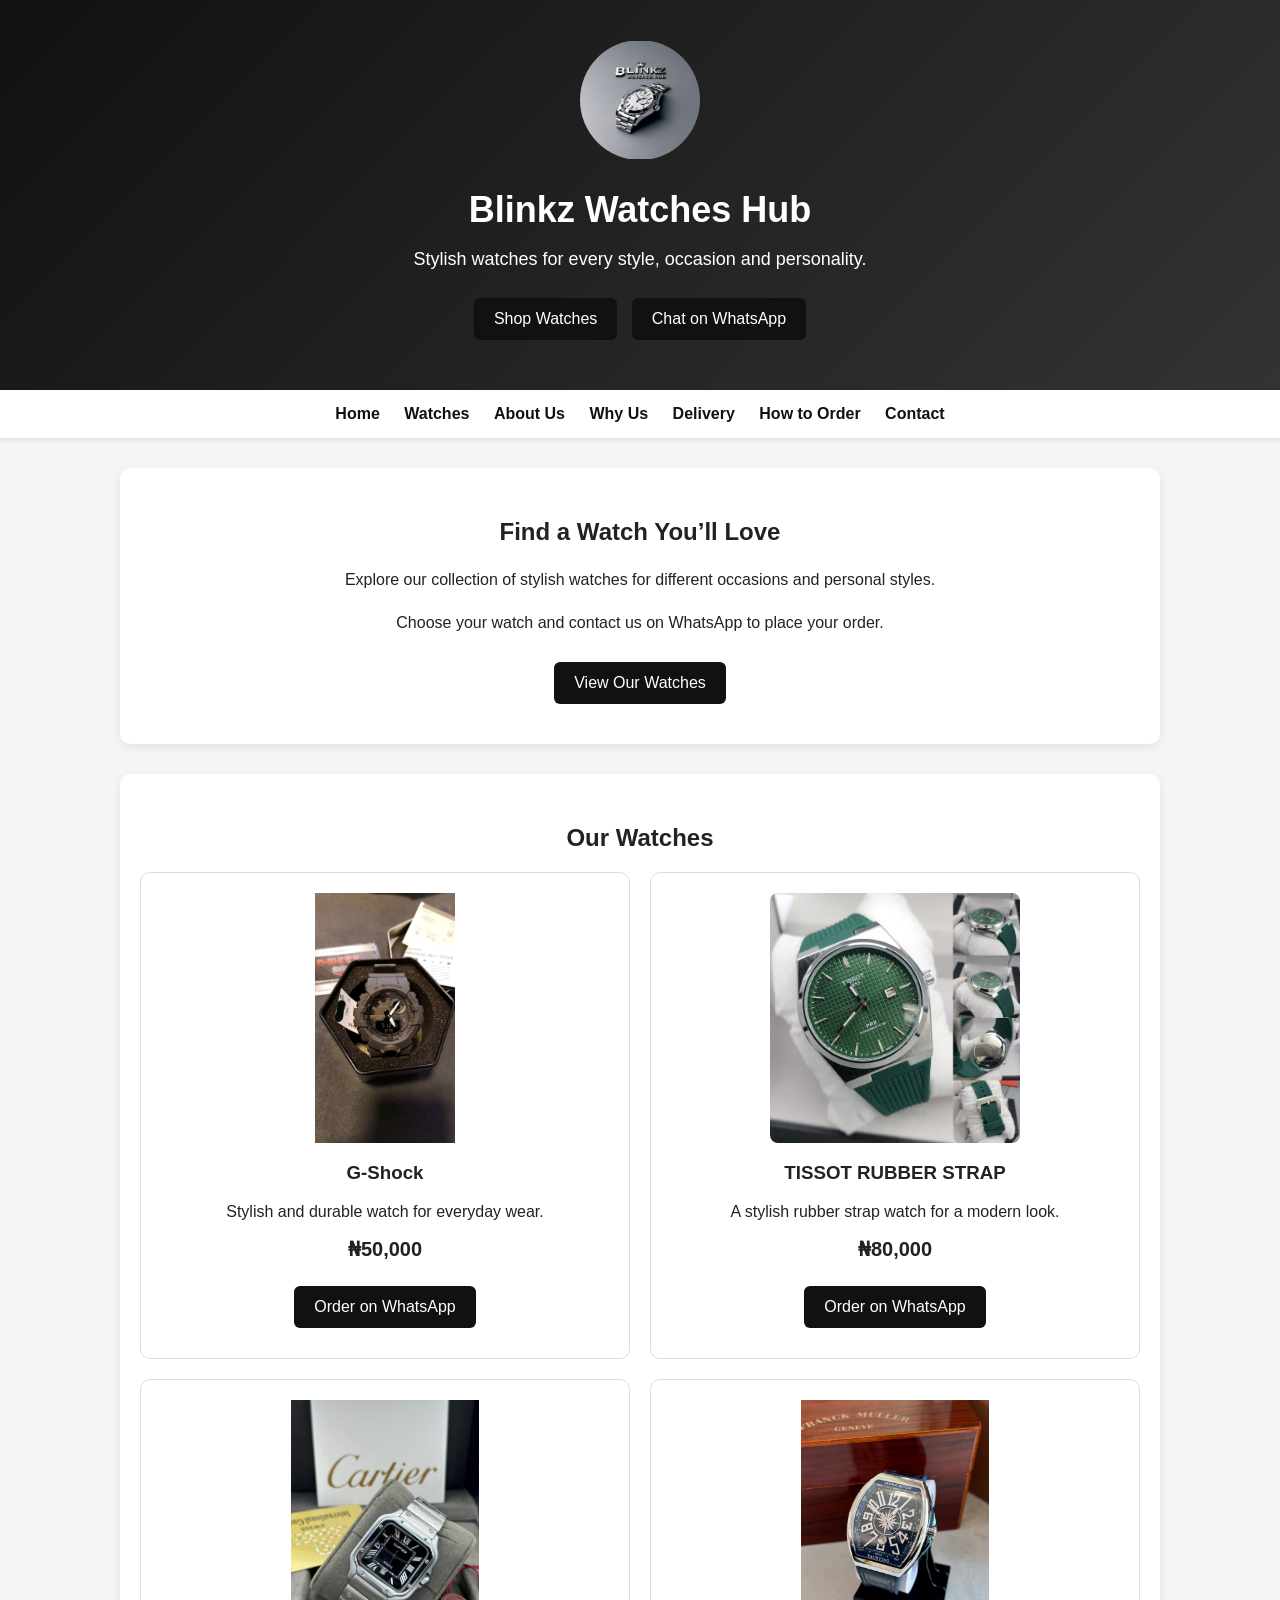
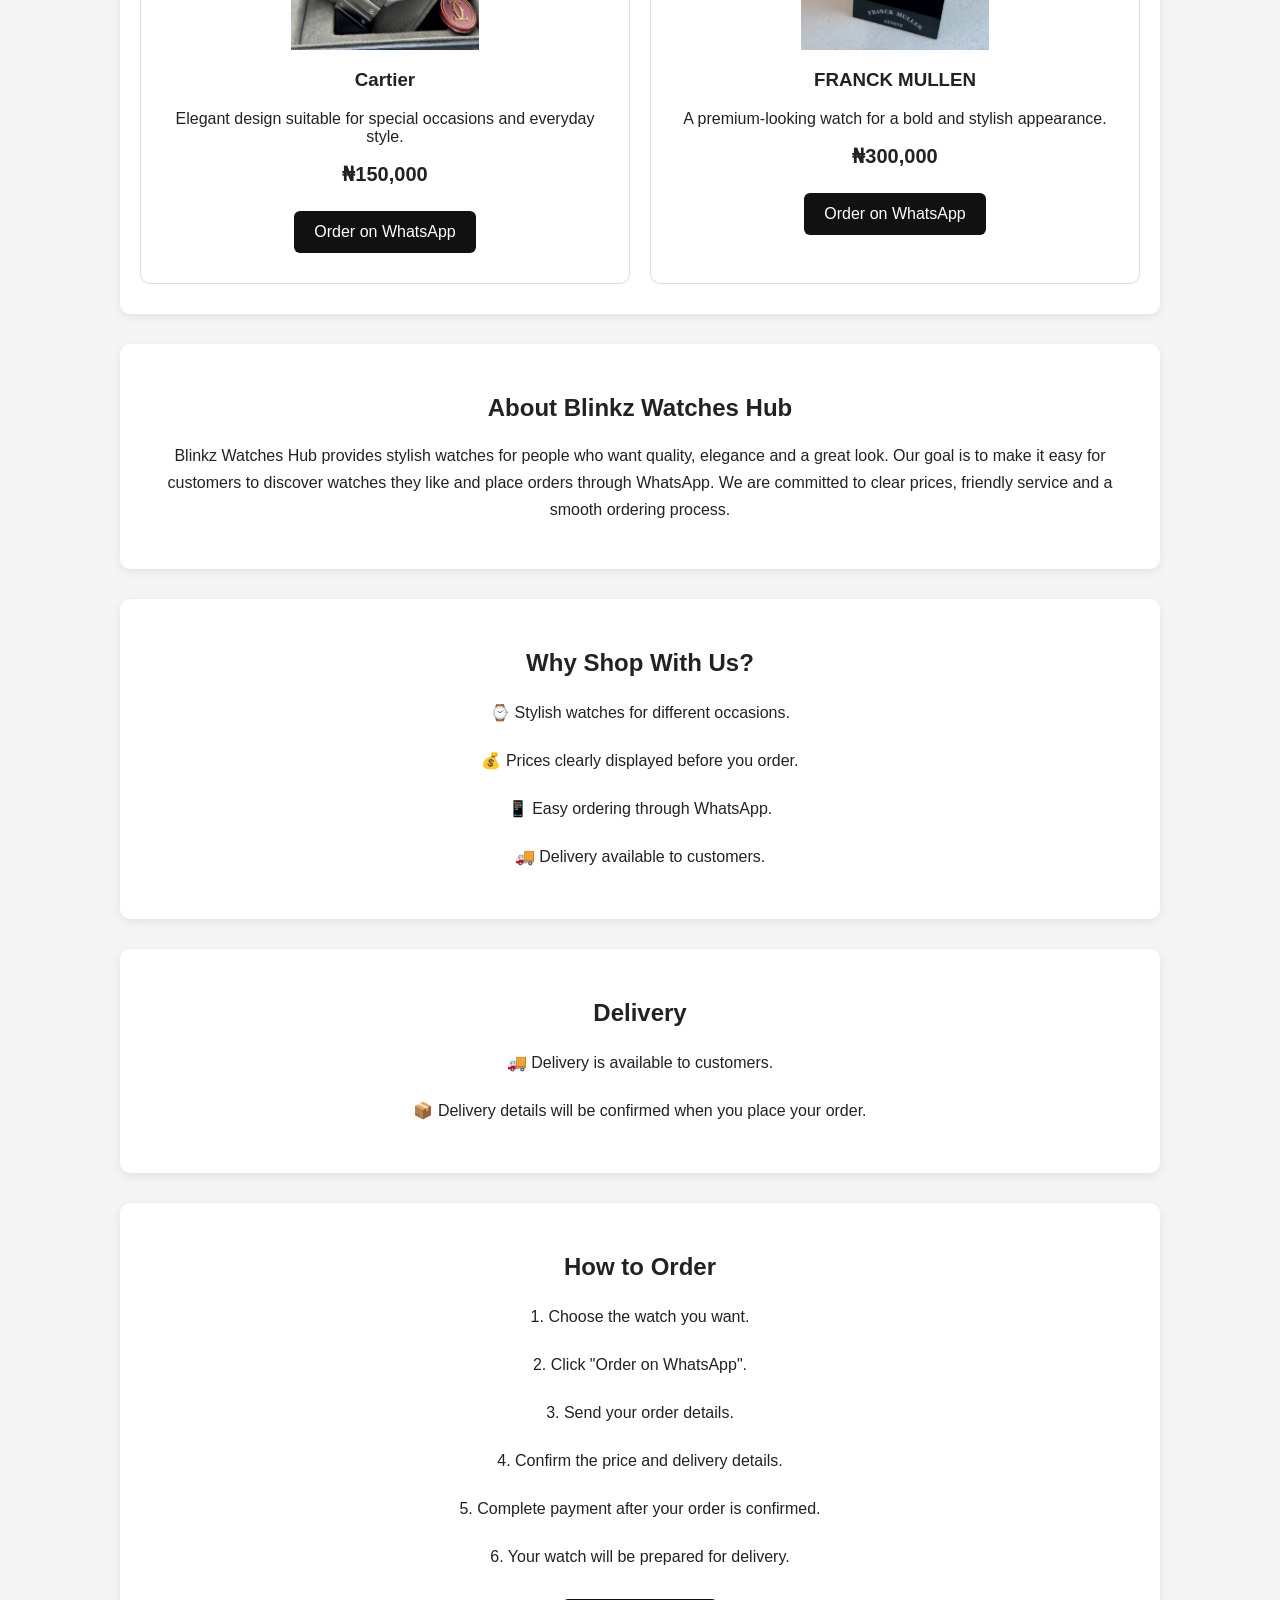
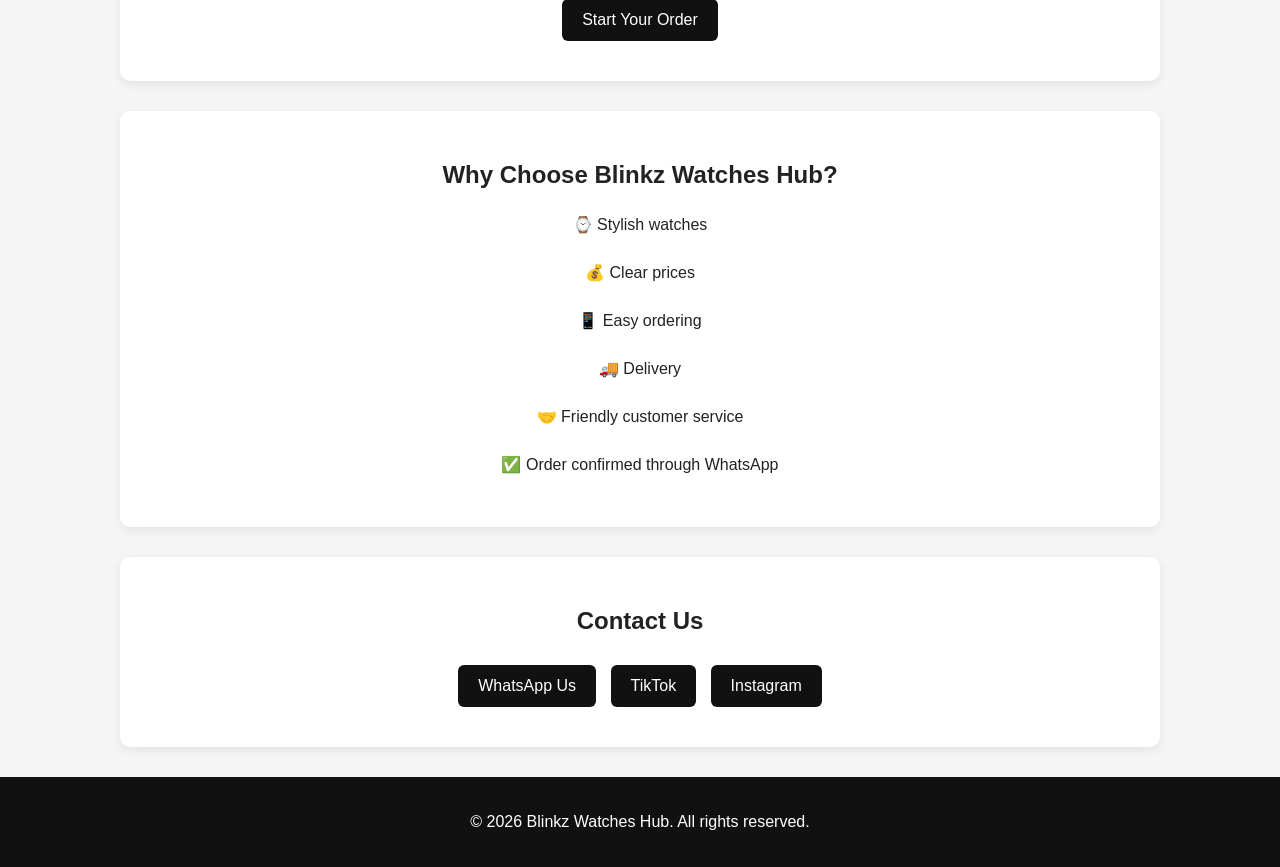
==== index.html @ 2eccab6a "Update index.html" ====
<!DOCTYPE html>
<html>

<head>
    <title>Blinkz Watches Hub</title>

    <style>
        body {
            font-family: Arial, sans-serif;
            margin: 0;
            background: #f5f5f5;
            color: #222;
        }

        header {
            background: linear-gradient(135deg, #111, #333);
            color: white;
            text-align: center;
            padding: 40px 20px;
        }

        .logo {
            width: 120px;
            height: 120px;
            object-fit: contain;
            border-radius: 50%;
            margin-bottom: 15px;
        }

        header h1 {
            margin: 10px 0;
            font-size: 36px;
        }

        header p {
            font-size: 18px;
        }

        .button {
            display: inline-block;
            padding: 12px 20px;
            margin: 10px 5px;
            background: #111;
            color: white;
            text-decoration: none;
            border-radius: 6px;
        }

        .button:hover {
            background: #555;
        }

        nav {
            background: white;
            text-align: center;
            padding: 15px;
            box-shadow: 0 2px 5px rgba(0,0,0,0.1);
        }

        nav a {
            color: #111;
            text-decoration: none;
            margin: 0 10px;
            font-weight: bold;
        }

        nav a:hover {
            color: #777;
        }

        section {
            max-width: 1000px;
            margin: 30px auto;
            padding: 30px 20px;
            background: white;
            border-radius: 10px;
            box-shadow: 0 3px 10px rgba(0,0,0,0.08);
        }

        section h2 {
            text-align: center;
            margin-bottom: 20px;
        }

        .products {
            display: grid;
            grid-template-columns: repeat(2, 1fr);
            gap: 20px;
        }

        .product {
            border: 1px solid #ddd;
            padding: 20px;
            border-radius: 10px;
            text-align: center;
            background: #fff;
        }

        .product img {
            width: 100%;
            max-width: 250px;
            height: 250px;
            object-fit: contain;
            border-radius: 8px;
        }

        .product h3 {
            margin-top: 15px;
        }

        .price {
            font-size: 20px;
            font-weight: bold;
            margin: 15px 0;
        }

        .about-text {
            line-height: 1.7;
            text-align: center;
        }

        .info-box {
            line-height: 2;
            text-align: center;
        }

        footer {
            background: #111;
            color: white;
            text-align: center;
            padding: 20px;
            margin-top: 30px;
        }

        @media (max-width: 700px) {
            header h1 {
                font-size: 28px;
            }

            .products {
                grid-template-columns: 1fr;
            }

            nav a {
                display: inline-block;
                margin: 6px;
            }
        }
    </style>
</head>

<body>

<header id="home">

    <img src="IMG_2358.jpeg"
         alt="Blinkz Watches Hub Logo"
         class="logo">

    <h1>Blinkz Watches Hub</h1>

    <p>
        Stylish watches for every style, occasion and personality.
    </p>

    <a href="shop.html" class="button">
        Shop Watches
    </a>

    <a href="https://wa.me/2347066159449" class="button">
        Chat on WhatsApp
    </a>

</header>

<nav>

    <a href="#home">Home</a>

    <a href="shop.html">Watches</a>

    <a href="about.html">About Us</a>

    <a href="#why-us">Why Us</a>

    <a href="#delivery">Delivery</a>

    <a href="#how-to-order">How to Order</a>

    <a href="#contact">Contact</a>

</nav>

<section>

    <h2>Find a Watch You’ll Love</h2>

    <p class="about-text">
        Explore our collection of stylish watches for different
        occasions and personal styles.
    </p>

    <p class="about-text">
        Choose your watch and contact us on WhatsApp to place your order.
    </p>

    <div style="text-align:center;">

        <a href="shop.html" class="button">
            View Our Watches
        </a>

    </div>

</section>


<section id="watches">

    <h2>Our Watches</h2>

    <div class="products">

        <div class="product">

            <img src="IMG_2339.jpeg"
                 alt="G-Shock watch">

            <h3>G-Shock</h3>

            <p>
                Stylish and durable watch for everyday wear.
            </p>

            <p class="price">
                ₦50,000
            </p>

            <a href="https://wa.me/2347066159449?text=Hello%2C%20I%20want%20to%20order%20the%20G-Shock%20for%20%E2%82%A650%2C000."
               class="button">

                Order on WhatsApp

            </a>

        </div>


        <div class="product">

            <img src="IMG_2341.jpeg"
                 alt="TISSOT RUBBER STRAP watch">

            <h3>TISSOT RUBBER STRAP</h3>

            <p>
                A stylish rubber strap watch for a modern look.
            </p>

            <p class="price">
                ₦80,000
            </p>

            <a href="https://wa.me/2347066159449?text=Hello%2C%20I%20want%20to%20order%20the%20TISSOT%20RUBBER%20STRAP%20for%20%E2%82%A680%2C000."
               class="button">

                Order on WhatsApp

            </a>

        </div>


        <div class="product">

            <img src="IMG_2342.jpeg"
                 alt="Cartier watch">

            <h3>Cartier</h3>

            <p>
                Elegant design suitable for special occasions
                and everyday style.
            </p>

            <p class="price">
                ₦150,000
            </p>

            <a href="https://wa.me/2347066159449?text=Hello%2C%20I%20want%20to%20order%20the%20Cartier%20for%20%E2%82%A6150%2C000."
               class="button">

                Order on WhatsApp

            </a>

        </div>


        <div class="product">

            <img src="IMG_2343.jpeg"
                 alt="FRANCK MULLEN watch">

            <h3>FRANCK MULLEN</h3>

            <p>
                A premium-looking watch for a bold and stylish appearance.
            </p>

            <p class="price">
                ₦300,000
            </p>

            <a href="https://wa.me/2347066159449?text=Hello%2C%20I%20want%20to%20order%20the%20FRANCK%20MULLEN%20for%20%E2%82%A6300%2C000."
               class="button">

                Order on WhatsApp

            </a>

        </div>

    </div>

</section>


<section id="about">

    <h2>About Blinkz Watches Hub</h2>

    <p class="about-text">

        Blinkz Watches Hub provides stylish watches for people
        who want quality, elegance and a great look.

        Our goal is to make it easy for customers to discover
        watches they like and place orders through WhatsApp.

        We are committed to clear prices, friendly service
        and a smooth ordering process.

    </p>

</section>


<section id="why-us">

    <h2>Why Shop With Us?</h2>

    <div class="info-box">

        <p>⌚ Stylish watches for different occasions.</p>

        <p>💰 Prices clearly displayed before you order.</p>

        <p>📱 Easy ordering through WhatsApp.</p>

        <p>🚚 Delivery available to customers.</p>

    </div>

</section>


<section id="delivery">

    <h2>Delivery</h2>

    <div class="info-box">

        <p>
            🚚 Delivery is available to customers.
        </p>

        <p>
            📦 Delivery details will be confirmed when you place your order.
        </p>

    </div>

</section>


<section id="how-to-order">

    <h2>How to Order</h2>

    <div class="info-box">

        <p>1. Choose the watch you want.</p>

        <p>2. Click "Order on WhatsApp".</p>

        <p>3. Send your order details.</p>

        <p>4. Confirm the price and delivery details.</p>

        <p>5. Complete payment after your order is confirmed.</p>

        <p>6. Your watch will be prepared for delivery.</p>

    </div>

    <div style="text-align:center;">

        <a href="https://wa.me/2347066159449" class="button">
            Start Your Order
        </a>

    </div>

</section>


<section>

    <h2>Why Choose Blinkz Watches Hub?</h2>

    <div class="info-box">

        <p>⌚ Stylish watches</p>

        <p>💰 Clear prices</p>

        <p>📱 Easy ordering</p>

        <p>🚚 Delivery</p>

        <p>🤝 Friendly customer service</p>

        <p>✅ Order confirmed through WhatsApp</p>

    </div>

</section>


<section id="contact">

    <h2>Contact Us</h2>

    <div style="text-align:center;">

        <a href="https://wa.me/2347066159449"
           class="button">

            WhatsApp Us

        </a>

        <a href="https://www.tiktok.com/@blinkz_watches_hub"
           class="button">

            TikTok

        </a>

        <a href="http://instagram.com/blinkzcontact"
           class="button">

            Instagram

        </a>

    </div>

</section>


<footer>

    <p>
        ©️ 2026 Blinkz Watches Hub. All rights reserved.
    </p>

</footer>

</body>

</html>
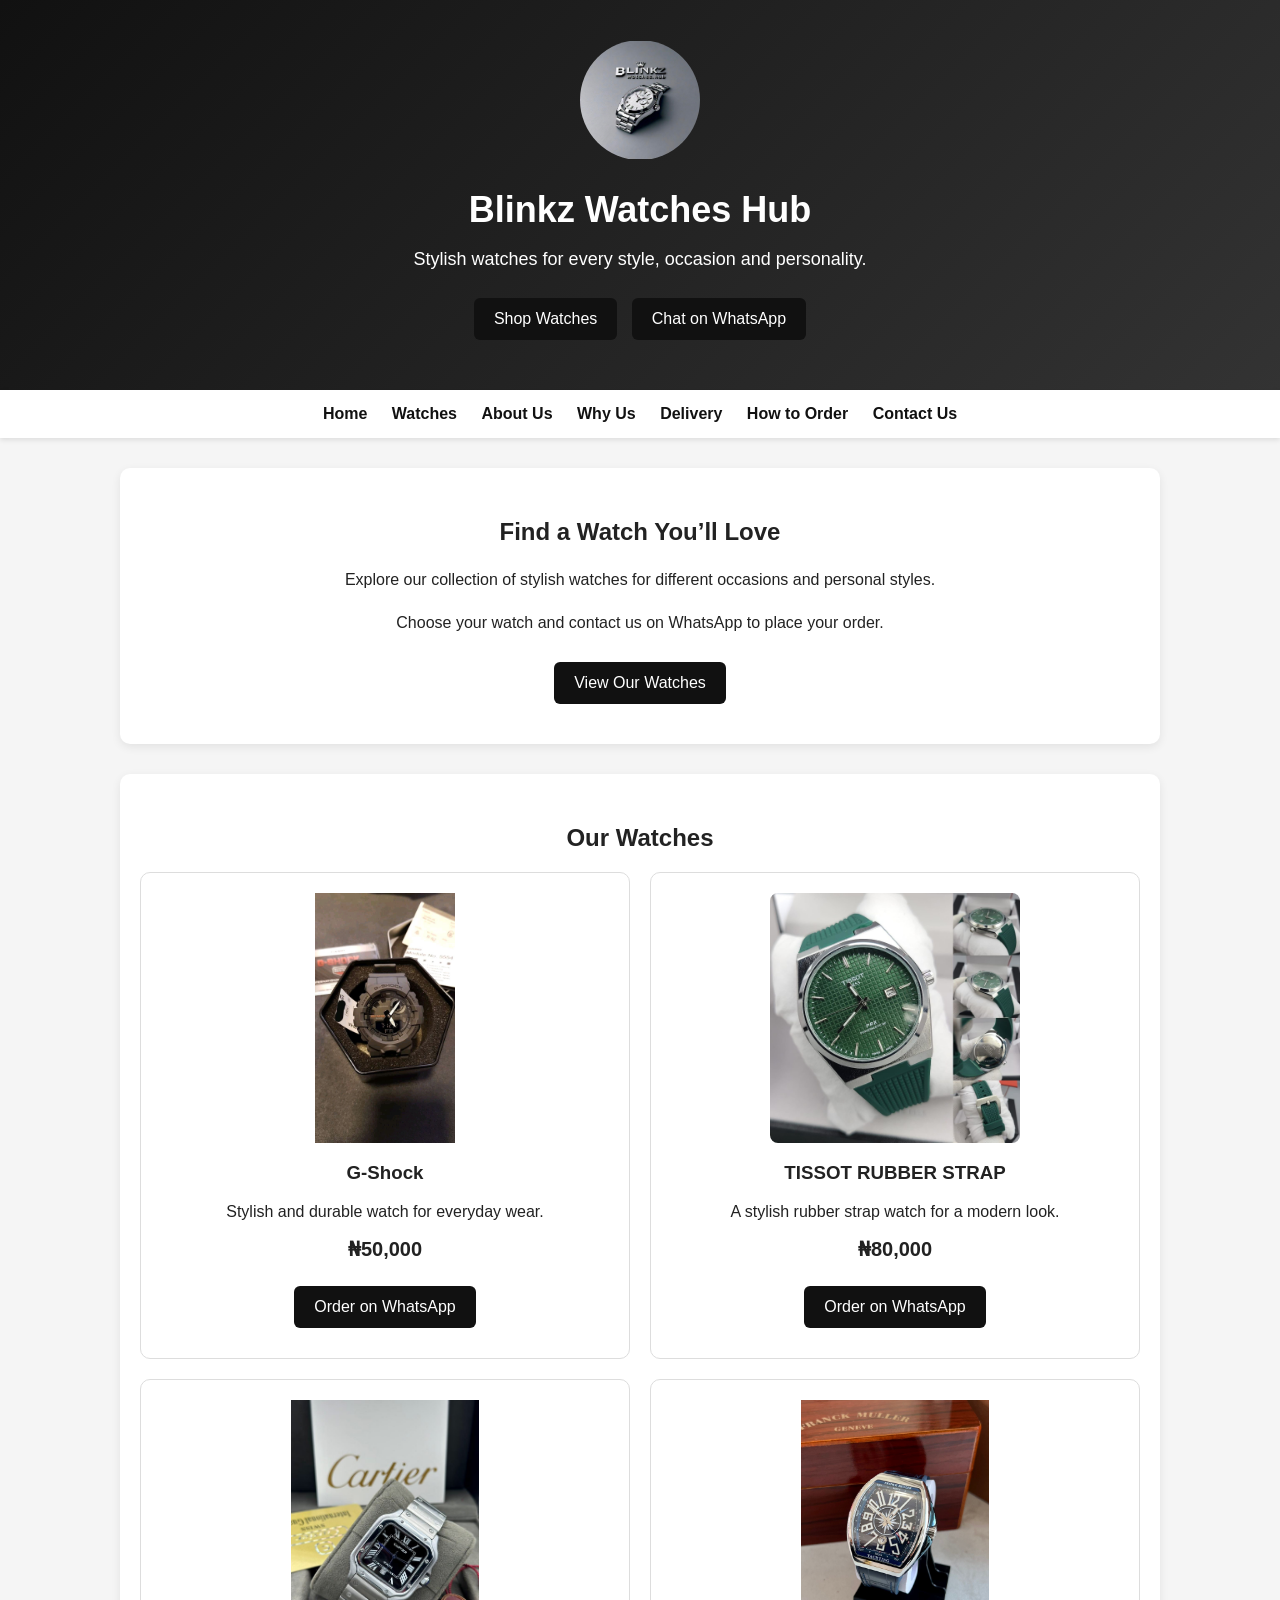
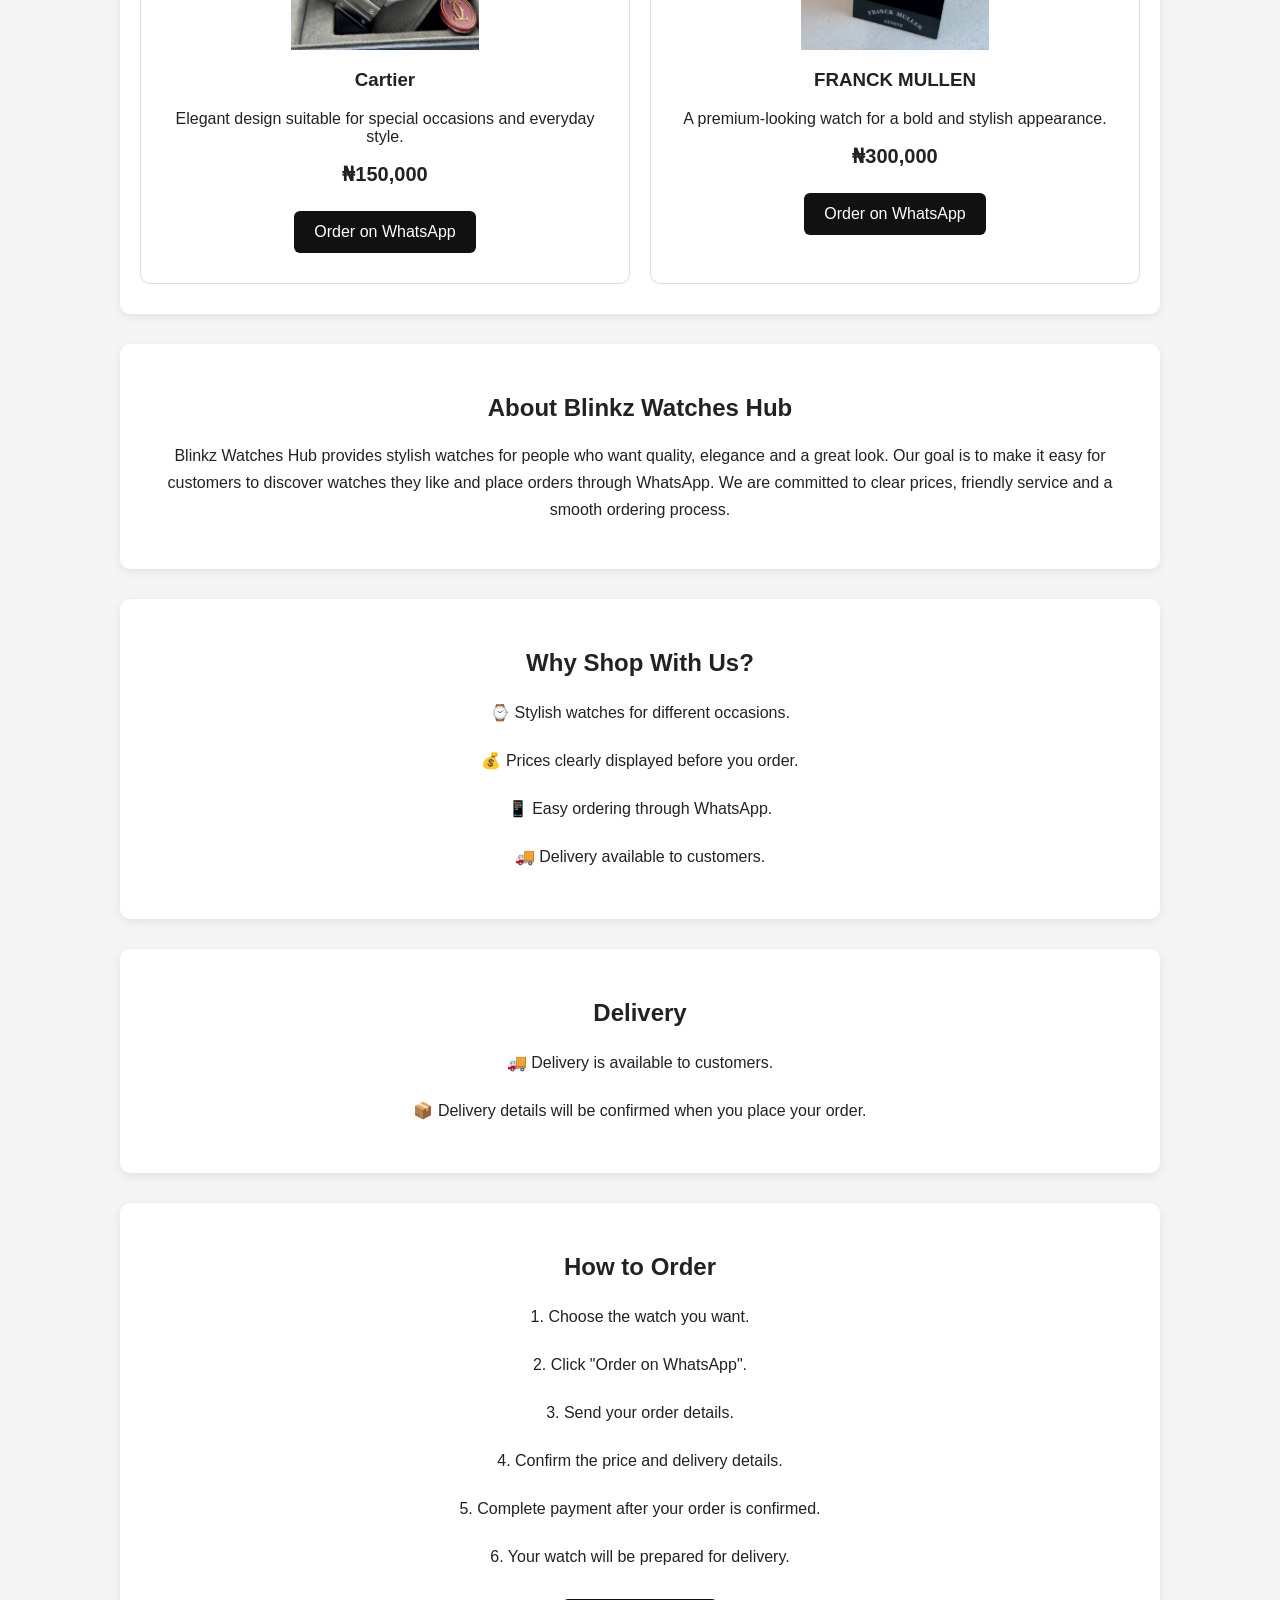
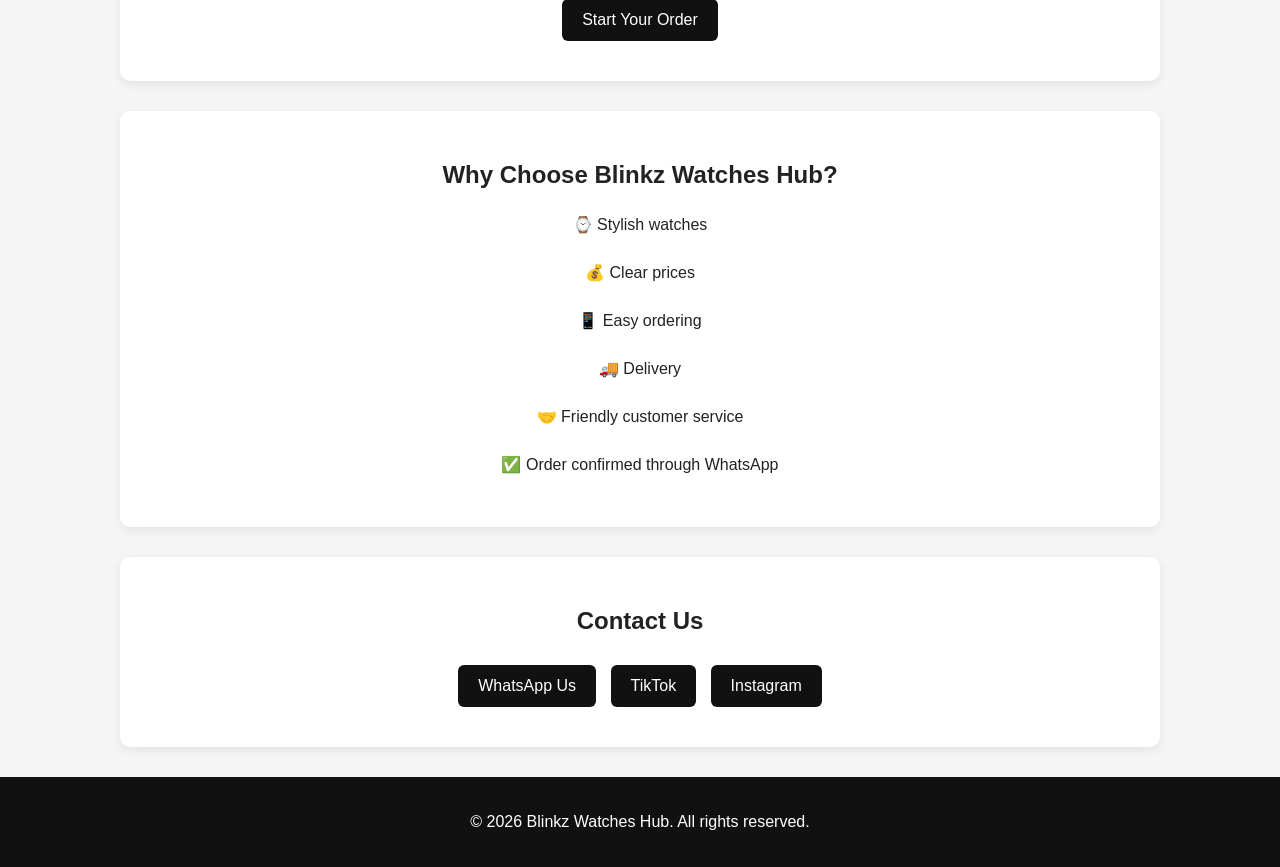
==== commit e439d15d: "Update contact link to point to contact.html" ====
--- a/index.html
+++ b/index.html
@@ -187,7 +187,7 @@
 
     <a href="#how-to-order">How to Order</a>
 
-    <a href="#contact">Contact</a>
+    <a href="contact.html">Contact Us</a>
 
 </nav>
 
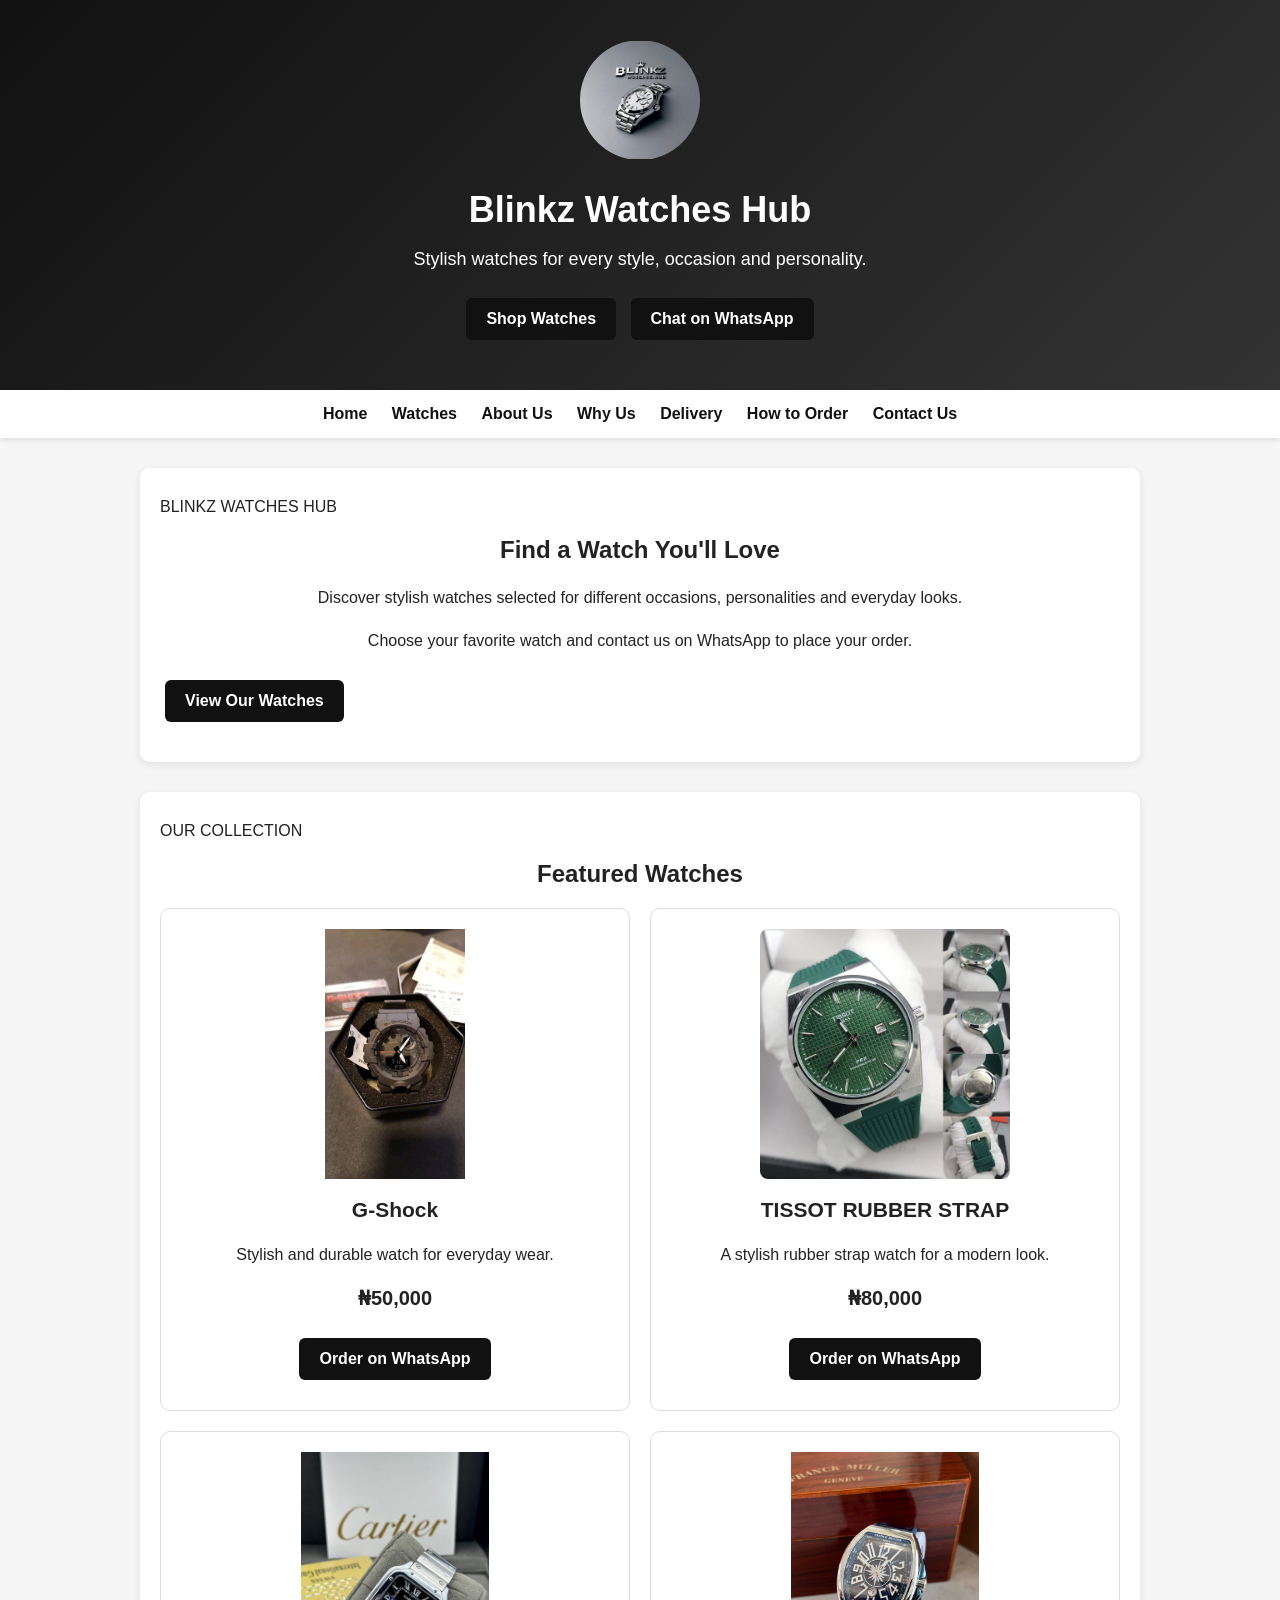
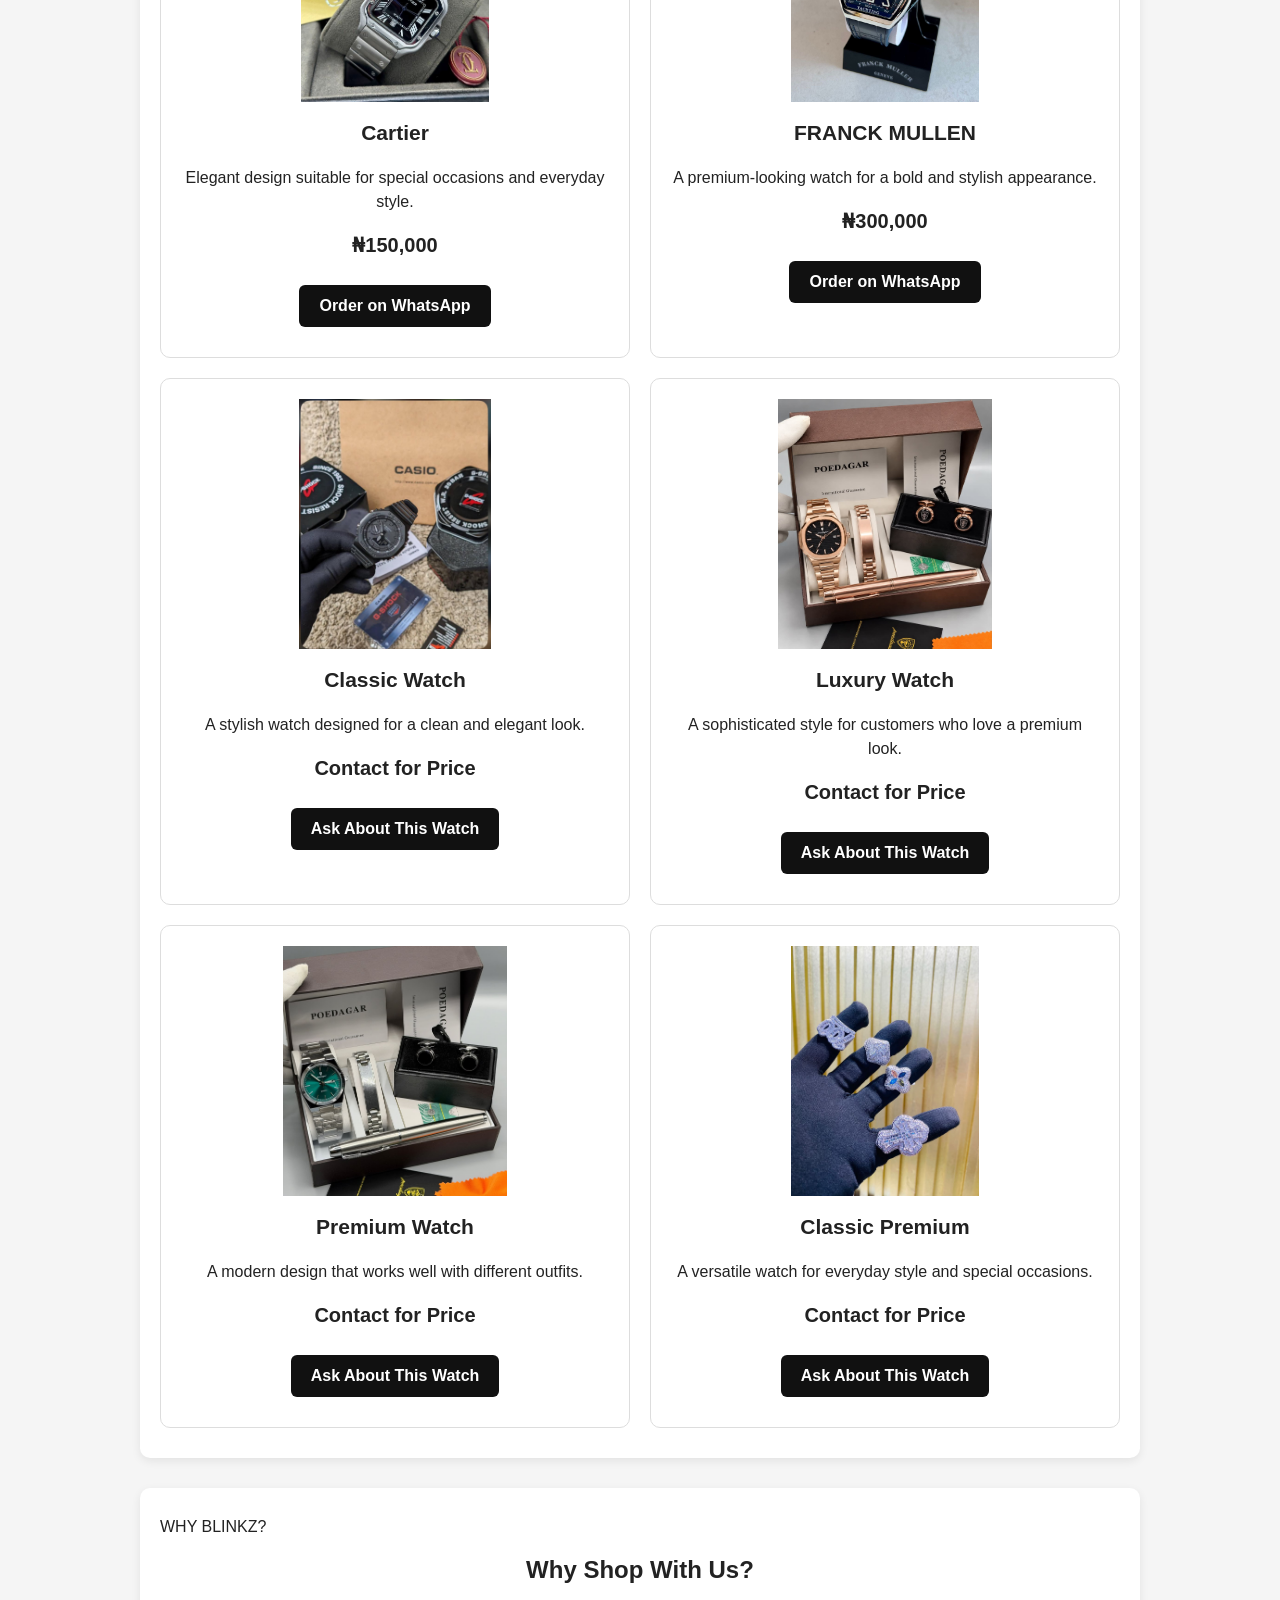
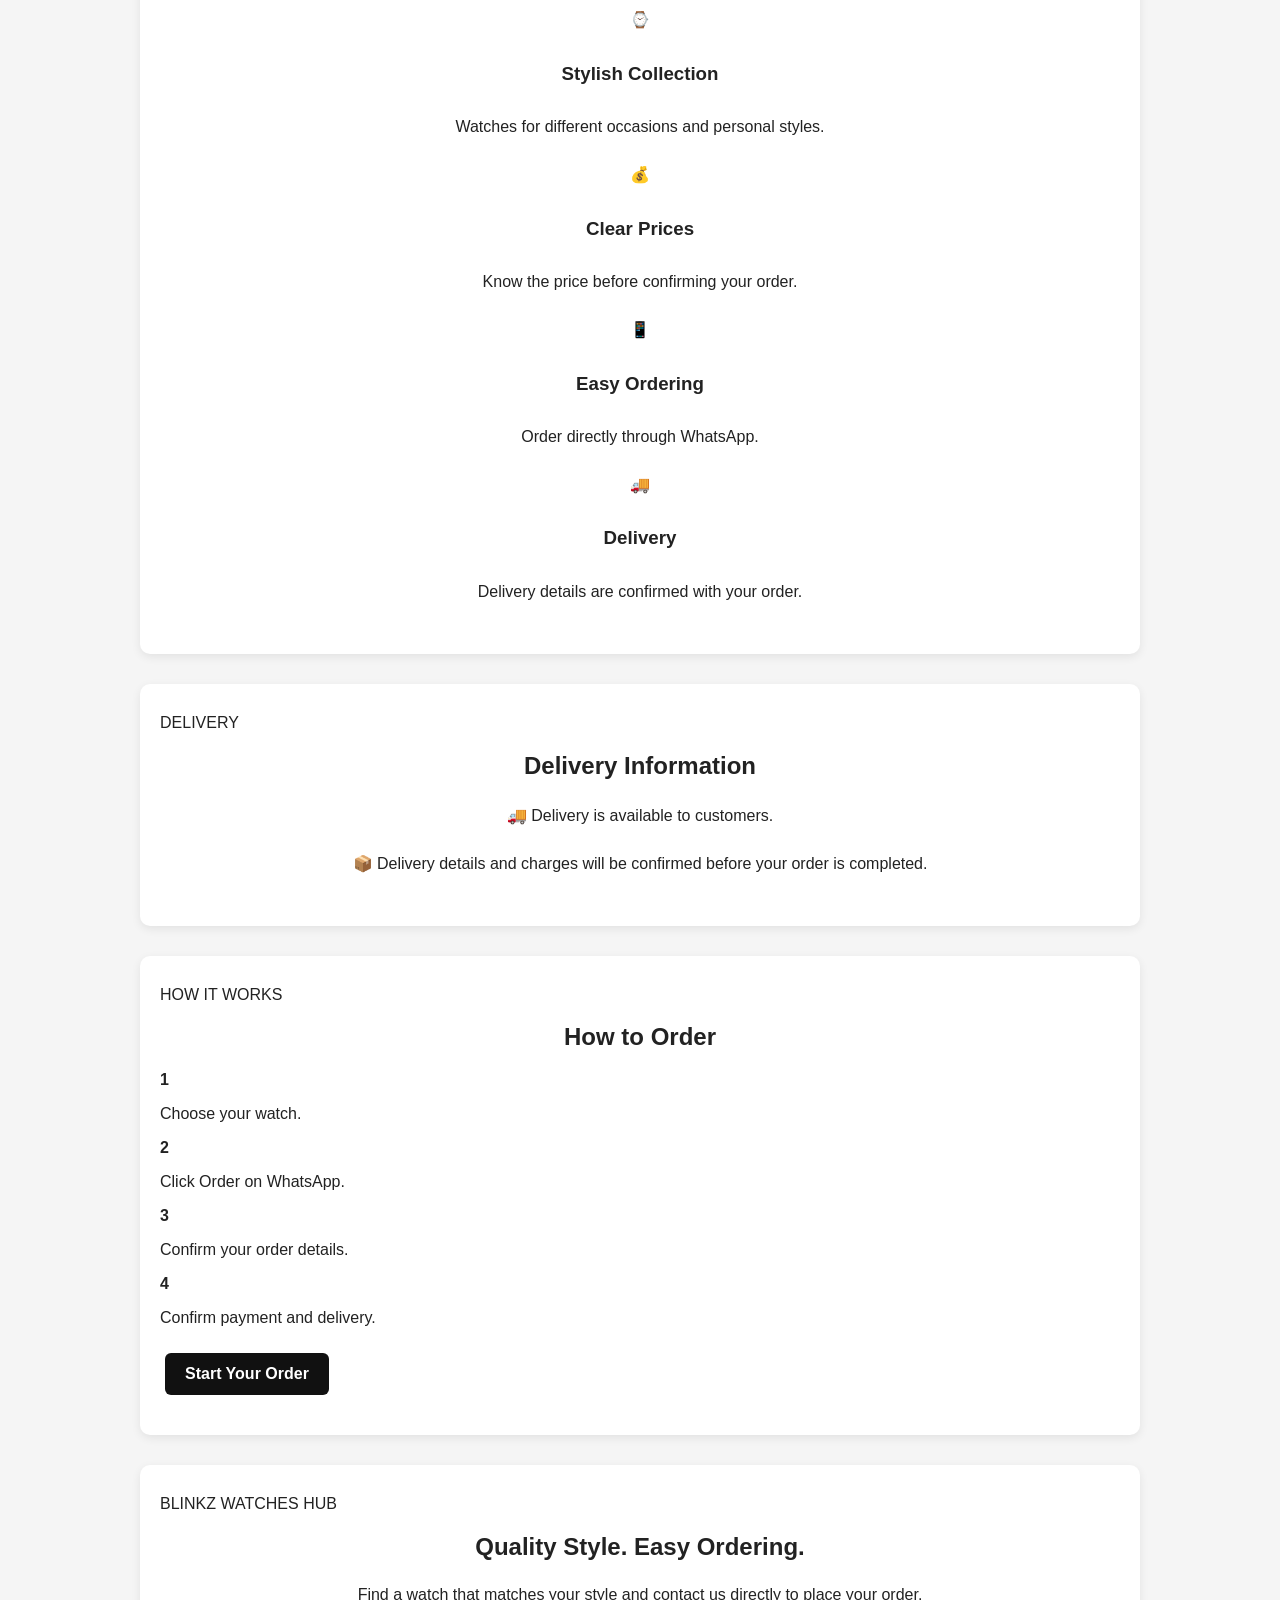
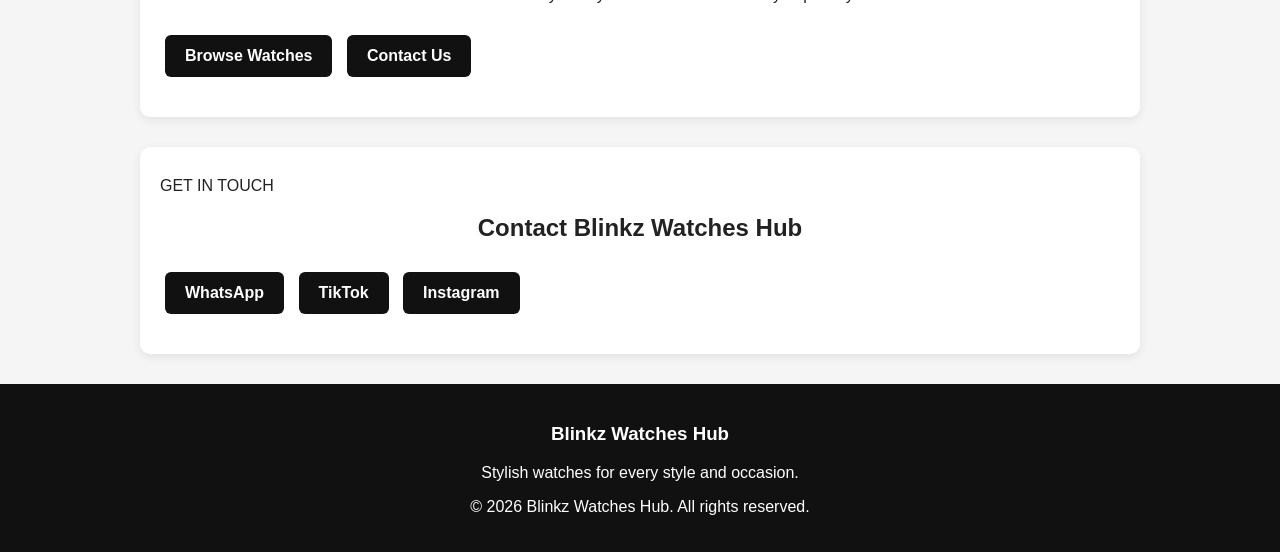
==== commit 59ca6ee7: "Update index.html" ====
--- a/index.html
+++ b/index.html
@@ -1,161 +1,24 @@
 <!DOCTYPE html>
-<html>
+<html lang="en">
 
 <head>
-    <title>Blinkz Watches Hub</title>
-
-    <style>
-        body {
-            font-family: Arial, sans-serif;
-            margin: 0;
-            background: #f5f5f5;
-            color: #222;
-        }
-
-        header {
-            background: linear-gradient(135deg, #111, #333);
-            color: white;
-            text-align: center;
-            padding: 40px 20px;
-        }
-
-        .logo {
-            width: 120px;
-            height: 120px;
-            object-fit: contain;
-            border-radius: 50%;
-            margin-bottom: 15px;
-        }
-
-        header h1 {
-            margin: 10px 0;
-            font-size: 36px;
-        }
-
-        header p {
-            font-size: 18px;
-        }
-
-        .button {
-            display: inline-block;
-            padding: 12px 20px;
-            margin: 10px 5px;
-            background: #111;
-            color: white;
-            text-decoration: none;
-            border-radius: 6px;
-        }
-
-        .button:hover {
-            background: #555;
-        }
-
-        nav {
-            background: white;
-            text-align: center;
-            padding: 15px;
-            box-shadow: 0 2px 5px rgba(0,0,0,0.1);
-        }
-
-        nav a {
-            color: #111;
-            text-decoration: none;
-            margin: 0 10px;
-            font-weight: bold;
-        }
-
-        nav a:hover {
-            color: #777;
-        }
-
-        section {
-            max-width: 1000px;
-            margin: 30px auto;
-            padding: 30px 20px;
-            background: white;
-            border-radius: 10px;
-            box-shadow: 0 3px 10px rgba(0,0,0,0.08);
-        }
-
-        section h2 {
-            text-align: center;
-            margin-bottom: 20px;
-        }
-
-        .products {
-            display: grid;
-            grid-template-columns: repeat(2, 1fr);
-            gap: 20px;
-        }
-
-        .product {
-            border: 1px solid #ddd;
-            padding: 20px;
-            border-radius: 10px;
-            text-align: center;
-            background: #fff;
-        }
-
-        .product img {
-            width: 100%;
-            max-width: 250px;
-            height: 250px;
-            object-fit: contain;
-            border-radius: 8px;
-        }
-
-        .product h3 {
-            margin-top: 15px;
-        }
-
-        .price {
-            font-size: 20px;
-            font-weight: bold;
-            margin: 15px 0;
-        }
-
-        .about-text {
-            line-height: 1.7;
-            text-align: center;
-        }
-
-        .info-box {
-            line-height: 2;
-            text-align: center;
-        }
-
-        footer {
-            background: #111;
-            color: white;
-            text-align: center;
-            padding: 20px;
-            margin-top: 30px;
-        }
-
-        @media (max-width: 700px) {
-            header h1 {
-                font-size: 28px;
-            }
-
-            .products {
-                grid-template-columns: 1fr;
-            }
-
-            nav a {
-                display: inline-block;
-                margin: 6px;
-            }
-        }
-    </style>
+    <meta charset="UTF-8">
+    <meta name="viewport" content="width=device-width, initial-scale=1.0">
+
+    <title>Blinkz Watches Hub | Stylish Watches</title>
+
+    <link rel="stylesheet" href="style.css">
 </head>
 
 <body>
 
 <header id="home">
 
-    <img src="IMG_2358.jpeg"
-         alt="Blinkz Watches Hub Logo"
-         class="logo">
+    <a href="index.html">
+        <img src="IMG_2358.jpeg"
+             alt="Blinkz Watches Hub Logo"
+             class="logo">
+    </a>
 
     <h1>Blinkz Watches Hub</h1>
 
@@ -163,48 +26,50 @@
         Stylish watches for every style, occasion and personality.
     </p>
 
-    <a href="shop.html" class="button">
-        Shop Watches
-    </a>
-
-    <a href="https://wa.me/2347066159449" class="button">
-        Chat on WhatsApp
-    </a>
+    <div class="hero-buttons">
+
+        <a href="shop.html" class="button">
+            Shop Watches
+        </a>
+
+        <a href="https://wa.me/2347066159449" class="button whatsapp-button">
+            Chat on WhatsApp
+        </a>
+
+    </div>
 
 </header>
 
+
 <nav>
 
     <a href="#home">Home</a>
-
     <a href="shop.html">Watches</a>
-
     <a href="about.html">About Us</a>
-
     <a href="#why-us">Why Us</a>
-
     <a href="#delivery">Delivery</a>
-
     <a href="#how-to-order">How to Order</a>
-
     <a href="contact.html">Contact Us</a>
 
 </nav>
 
-<section>
-
-    <h2>Find a Watch You’ll Love</h2>
+
+<section class="welcome-section">
+
+    <span class="small-title">BLINKZ WATCHES HUB</span>
+
+    <h2>Find a Watch You'll Love</h2>
 
     <p class="about-text">
-        Explore our collection of stylish watches for different
-        occasions and personal styles.
+        Discover stylish watches selected for different occasions,
+        personalities and everyday looks.
     </p>
 
     <p class="about-text">
-        Choose your watch and contact us on WhatsApp to place your order.
+        Choose your favorite watch and contact us on WhatsApp to place your order.
     </p>
 
-    <div style="text-align:center;">
+    <div class="center">
 
         <a href="shop.html" class="button">
             View Our Watches
@@ -217,14 +82,21 @@
 
 <section id="watches">
 
-    <h2>Our Watches</h2>
+    <span class="small-title">OUR COLLECTION</span>
+
+    <h2>Featured Watches</h2>
 
     <div class="products">
 
-        <div class="product">
-
-            <img src="IMG_2339.jpeg"
-                 alt="G-Shock watch">
+
+        <!-- WATCH 1 -->
+
+        <div class="product">
+
+            <div class="product-image">
+                <img src="IMG_2339.jpeg"
+                     alt="G-Shock watch">
+            </div>
 
             <h3>G-Shock</h3>
 
@@ -246,10 +118,14 @@
         </div>
 
 
-        <div class="product">
-
-            <img src="IMG_2341.jpeg"
-                 alt="TISSOT RUBBER STRAP watch">
+        <!-- WATCH 2 -->
+
+        <div class="product">
+
+            <div class="product-image">
+                <img src="IMG_2341.jpeg"
+                     alt="TISSOT RUBBER STRAP watch">
+            </div>
 
             <h3>TISSOT RUBBER STRAP</h3>
 
@@ -271,10 +147,14 @@
         </div>
 
 
-        <div class="product">
-
-            <img src="IMG_2342.jpeg"
-                 alt="Cartier watch">
+        <!-- WATCH 3 -->
+
+        <div class="product">
+
+            <div class="product-image">
+                <img src="IMG_2342.jpeg"
+                     alt="Cartier watch">
+            </div>
 
             <h3>Cartier</h3>
 
@@ -297,10 +177,14 @@
         </div>
 
 
-        <div class="product">
-
-            <img src="IMG_2343.jpeg"
-                 alt="FRANCK MULLEN watch">
+        <!-- WATCH 4 -->
+
+        <div class="product">
+
+            <div class="product-image">
+                <img src="IMG_2343.jpeg"
+                     alt="FRANCK MULLEN watch">
+            </div>
 
             <h3>FRANCK MULLEN</h3>
 
@@ -321,44 +205,158 @@
 
         </div>
 
-    </div>
-
-</section>
-
-
-<section id="about">
-
-    <h2>About Blinkz Watches Hub</h2>
-
-    <p class="about-text">
-
-        Blinkz Watches Hub provides stylish watches for people
-        who want quality, elegance and a great look.
-
-        Our goal is to make it easy for customers to discover
-        watches they like and place orders through WhatsApp.
-
-        We are committed to clear prices, friendly service
-        and a smooth ordering process.
-
-    </p>
+
+        <!-- WATCH 5 -->
+
+        <div class="product">
+
+            <div class="product-image">
+                <img src="IMG_2344.jpeg"
+                     alt="Watch 5">
+            </div>
+
+            <h3>Classic Watch</h3>
+
+            <p>
+                A stylish watch designed for a clean and elegant look.
+            </p>
+
+            <p class="price">
+                Contact for Price
+            </p>
+
+            <a href="https://wa.me/2347066159449?text=Hello%2C%20I%20am%20interested%20in%20the%20Classic%20Watch."
+               class="button">
+
+                Ask About This Watch
+
+            </a>
+
+        </div>
+
+
+        <!-- WATCH 6 -->
+
+        <div class="product">
+
+            <div class="product-image">
+                <img src="IMG_2345.jpeg"
+                     alt="Watch 6">
+            </div>
+
+            <h3>Luxury Watch</h3>
+
+            <p>
+                A sophisticated style for customers who love a premium look.
+            </p>
+
+            <p class="price">
+                Contact for Price
+            </p>
+
+            <a href="https://wa.me/2347066159449?text=Hello%2C%20I%20am%20interested%20in%20the%20Luxury%20Watch."
+               class="button">
+
+                Ask About This Watch
+
+            </a>
+
+        </div>
+
+
+        <!-- WATCH 7 -->
+
+        <div class="product">
+
+            <div class="product-image">
+                <img src="IMG_2346.jpeg"
+                     alt="Watch 7">
+            </div>
+
+            <h3>Premium Watch</h3>
+
+            <p>
+                A modern design that works well with different outfits.
+            </p>
+
+            <p class="price">
+                Contact for Price
+            </p>
+
+            <a href="https://wa.me/2347066159449?text=Hello%2C%20I%20am%20interested%20in%20the%20Premium%20Watch."
+               class="button">
+
+                Ask About This Watch
+
+            </a>
+
+        </div>
+
+
+        <!-- WATCH 8 -->
+
+        <div class="product">
+
+            <div class="product-image">
+                <img src="IMG_2347.jpeg"
+                     alt="Watch 8">
+            </div>
+
+            <h3>Classic Premium</h3>
+
+            <p>
+                A versatile watch for everyday style and special occasions.
+            </p>
+
+            <p class="price">
+                Contact for Price
+            </p>
+
+            <a href="https://wa.me/2347066159449?text=Hello%2C%20I%20am%20interested%20in%20the%20Classic%20Premium%20Watch."
+               class="button">
+
+                Ask About This Watch
+
+            </a>
+
+        </div>
+
+    </div>
 
 </section>
 
 
 <section id="why-us">
 
+    <span class="small-title">WHY BLINKZ?</span>
+
     <h2>Why Shop With Us?</h2>
 
     <div class="info-box">
 
-        <p>⌚ Stylish watches for different occasions.</p>
-
-        <p>💰 Prices clearly displayed before you order.</p>
-
-        <p>📱 Easy ordering through WhatsApp.</p>
-
-        <p>🚚 Delivery available to customers.</p>
+        <div class="info-item">
+            <span>⌚</span>
+            <h3>Stylish Collection</h3>
+            <p>Watches for different occasions and personal styles.</p>
+        </div>
+
+        <div class="info-item">
+            <span>💰</span>
+            <h3>Clear Prices</h3>
+            <p>Know the price before confirming your order.</p>
+        </div>
+
+        <div class="info-item">
+            <span>📱</span>
+            <h3>Easy Ordering</h3>
+            <p>Order directly through WhatsApp.</p>
+        </div>
+
+        <div class="info-item">
+            <span>🚚</span>
+            <h3>Delivery</h3>
+            <p>Delivery details are confirmed with your order.</p>
+        </div>
 
     </div>
 
@@ -367,7 +365,9 @@
 
 <section id="delivery">
 
-    <h2>Delivery</h2>
+    <span class="small-title">DELIVERY</span>
+
+    <h2>Delivery Information</h2>
 
     <div class="info-box">
 
@@ -376,7 +376,8 @@
         </p>
 
         <p>
-            📦 Delivery details will be confirmed when you place your order.
+            📦 Delivery details and charges will be confirmed
+            before your order is completed.
         </p>
 
     </div>
@@ -386,27 +387,37 @@
 
 <section id="how-to-order">
 
+    <span class="small-title">HOW IT WORKS</span>
+
     <h2>How to Order</h2>
 
-    <div class="info-box">
-
-        <p>1. Choose the watch you want.</p>
-
-        <p>2. Click "Order on WhatsApp".</p>
-
-        <p>3. Send your order details.</p>
-
-        <p>4. Confirm the price and delivery details.</p>
-
-        <p>5. Complete payment after your order is confirmed.</p>
-
-        <p>6. Your watch will be prepared for delivery.</p>
-
-    </div>
-
-    <div style="text-align:center;">
-
-        <a href="https://wa.me/2347066159449" class="button">
+    <div class="order-steps">
+
+        <div>
+            <strong>1</strong>
+            <p>Choose your watch.</p>
+        </div>
+
+        <div>
+            <strong>2</strong>
+            <p>Click Order on WhatsApp.</p>
+        </div>
+
+        <div>
+            <strong>3</strong>
+            <p>Confirm your order details.</p>
+        </div>
+
+        <div>
+            <strong>4</strong>
+            <p>Confirm payment and delivery.</p>
+        </div>
+
+    </div>
+
+    <div class="center">
+
+        <a href="https://wa.me/2347066159449" class="button whatsapp-button">
             Start Your Order
         </a>
 
@@ -417,21 +428,24 @@
 
 <section>
 
-    <h2>Why Choose Blinkz Watches Hub?</h2>
-
-    <div class="info-box">
-
-        <p>⌚ Stylish watches</p>
-
-        <p>💰 Clear prices</p>
-
-        <p>📱 Easy ordering</p>
-
-        <p>🚚 Delivery</p>
-
-        <p>🤝 Friendly customer service</p>
-
-        <p>✅ Order confirmed through WhatsApp</p>
+    <span class="small-title">BLINKZ WATCHES HUB</span>
+
+    <h2>Quality Style. Easy Ordering.</h2>
+
+    <p class="about-text">
+        Find a watch that matches your style and contact us
+        directly to place your order.
+    </p>
+
+    <div class="center">
+
+        <a href="shop.html" class="button">
+            Browse Watches
+        </a>
+
+        <a href="contact.html" class="button">
+            Contact Us
+        </a>
 
     </div>
 
@@ -440,14 +454,16 @@
 
 <section id="contact">
 
-    <h2>Contact Us</h2>
-
-    <div style="text-align:center;">
+    <span class="small-title">GET IN TOUCH</span>
+
+    <h2>Contact Blinkz Watches Hub</h2>
+
+    <div class="social-buttons">
 
         <a href="https://wa.me/2347066159449"
-           class="button">
-
-            WhatsApp Us
+           class="button whatsapp-button">
+
+            WhatsApp
 
         </a>
 
@@ -471,6 +487,12 @@
 
 
 <footer>
+
+    <h3>Blinkz Watches Hub</h3>
+
+    <p>
+        Stylish watches for every style and occasion.
+    </p>
 
     <p>
         ©️ 2026 Blinkz Watches Hub. All rights reserved.
@@ -478,6 +500,6 @@
 
 </footer>
 
+
 </body>
-
 </html>
--- a/style.css
+++ b/style.css
@@ -0,0 +1,186 @@
+* {
+    box-sizing: border-box;
+}
+
+body {
+    font-family: Arial, sans-serif;
+    margin: 0;
+    background: #f5f5f5;
+    color: #222;
+}
+
+/* HEADER */
+
+header {
+    background: linear-gradient(135deg, #111, #333);
+    color: white;
+    text-align: center;
+    padding: 40px 20px;
+}
+
+.logo {
+    width: 120px;
+    height: 120px;
+    object-fit: contain;
+    border-radius: 50%;
+    margin-bottom: 15px;
+}
+
+header h1 {
+    margin: 10px 0;
+    font-size: 36px;
+}
+
+header p {
+    font-size: 18px;
+}
+
+/* BUTTONS */
+
+.button {
+    display: inline-block;
+    padding: 12px 20px;
+    margin: 10px 5px;
+    background: #111;
+    color: white;
+    text-decoration: none;
+    border-radius: 6px;
+    font-weight: bold;
+}
+
+.button:hover {
+    background: #555;
+}
+
+/* NAVIGATION */
+
+nav {
+    background: white;
+    text-align: center;
+    padding: 15px;
+    box-shadow: 0 2px 5px rgba(0, 0, 0, 0.1);
+}
+
+nav a {
+    color: #111;
+    text-decoration: none;
+    margin: 0 10px;
+    font-weight: bold;
+}
+
+nav a:hover {
+    color: #777;
+}
+
+/* SECTIONS */
+
+section {
+    max-width: 1000px;
+    margin: 30px auto;
+    padding: 30px 20px;
+    background: white;
+    border-radius: 10px;
+    box-shadow: 0 3px 10px rgba(0, 0, 0, 0.08);
+}
+
+section h2 {
+    text-align: center;
+    margin-bottom: 20px;
+}
+
+/* PRODUCTS */
+
+.products {
+    display: grid;
+    grid-template-columns: repeat(2, 1fr);
+    gap: 20px;
+}
+
+.product {
+    border: 1px solid #ddd;
+    padding: 20px;
+    border-radius: 10px;
+    text-align: center;
+    background: white;
+    transition: transform 0.2s, box-shadow 0.2s;
+}
+
+.product:hover {
+    transform: translateY(-5px);
+    box-shadow: 0 5px 15px rgba(0, 0, 0, 0.12);
+}
+
+.product img {
+    width: 100%;
+    max-width: 250px;
+    height: 250px;
+    object-fit: contain;
+    border-radius: 8px;
+}
+
+.product h3 {
+    margin-top: 15px;
+    font-size: 21px;
+}
+
+.product p {
+    line-height: 1.5;
+}
+
+.price {
+    font-size: 20px;
+    font-weight: bold;
+    margin: 15px 0;
+}
+
+/* TEXT */
+
+.about-text {
+    line-height: 1.7;
+    text-align: center;
+}
+
+.info-box {
+    line-height: 2;
+    text-align: center;
+}
+
+/* FOOTER */
+
+footer {
+    background: #111;
+    color: white;
+    text-align: center;
+    padding: 20px;
+    margin-top: 30px;
+}
+
+/* MOBILE */
+
+@media (max-width: 700px) {
+
+    header h1 {
+        font-size: 28px;
+    }
+
+    header p {
+        font-size: 16px;
+    }
+
+    .products {
+        grid-template-columns: 1fr;
+    }
+
+    nav a {
+        display: inline-block;
+        margin: 6px;
+    }
+
+    .product {
+        width: 100%;
+    }
+
+    .product img {
+        height: 280px;
+    }
+}
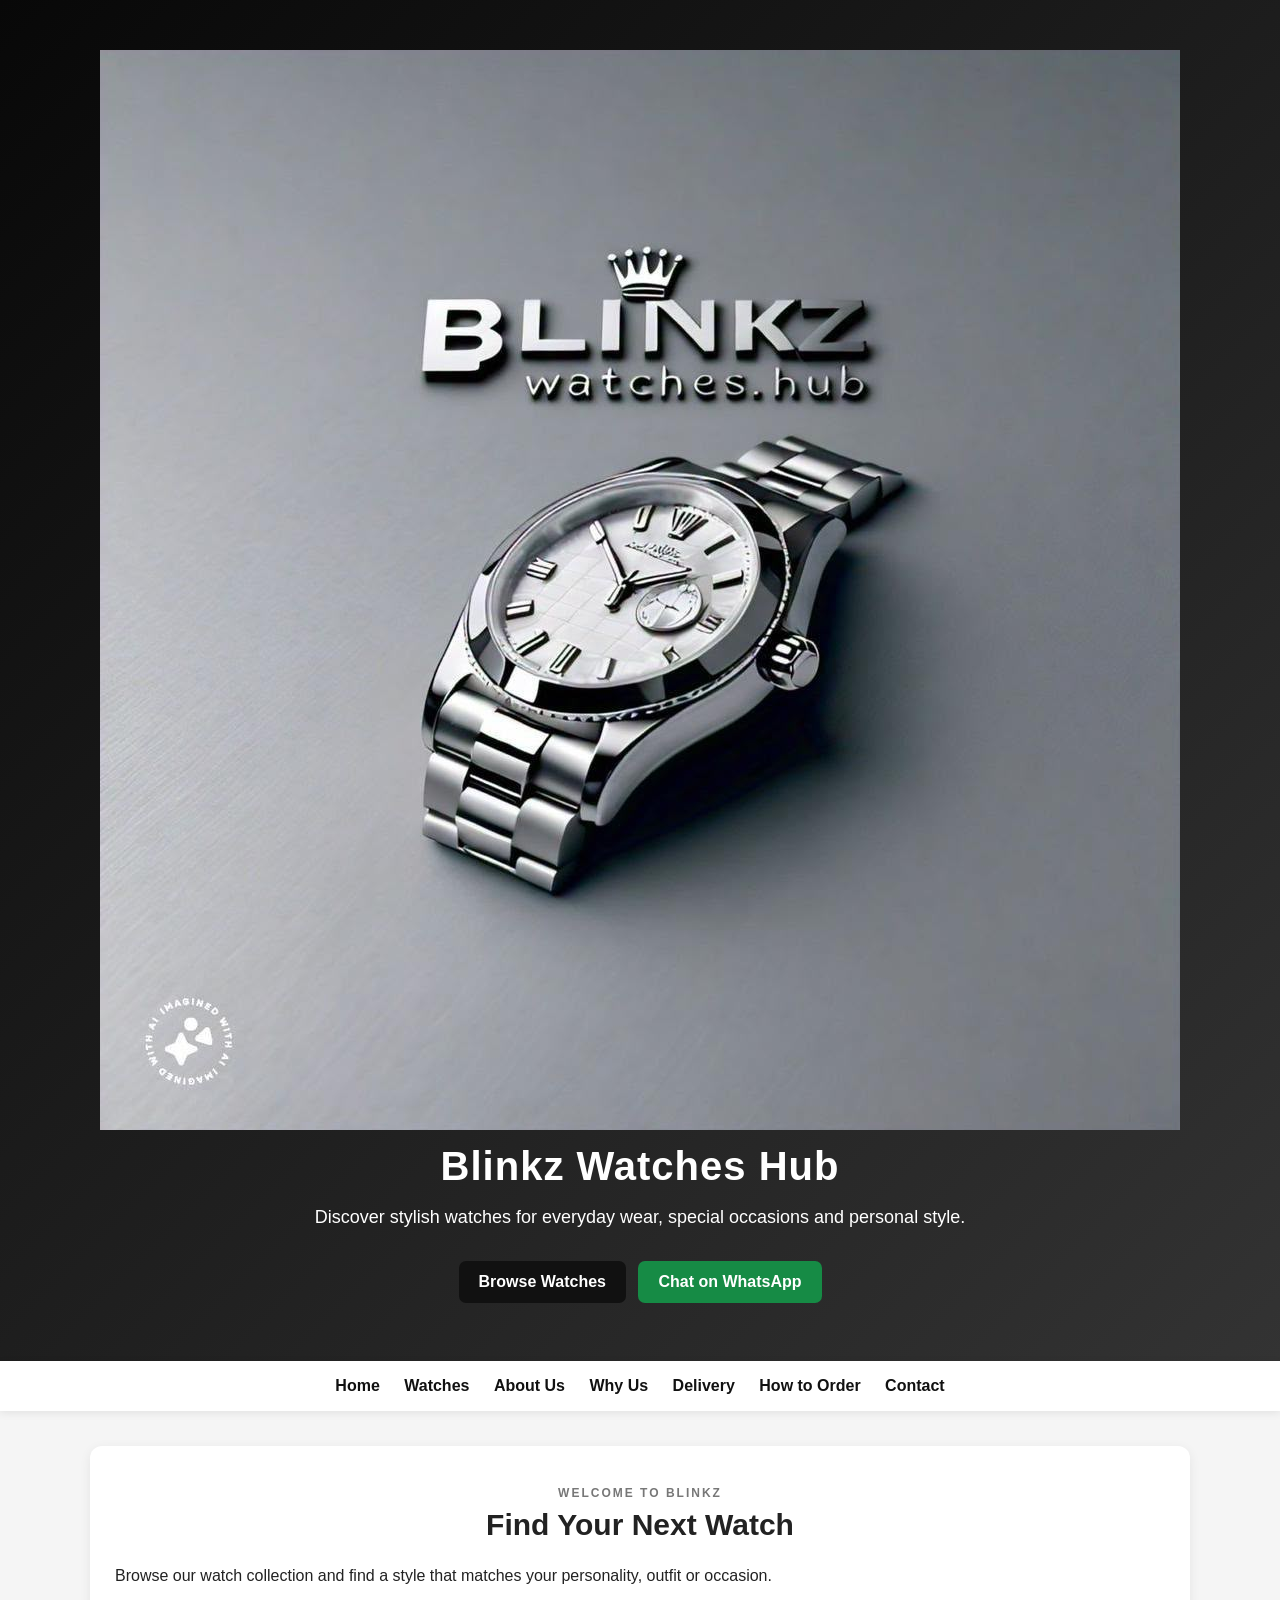
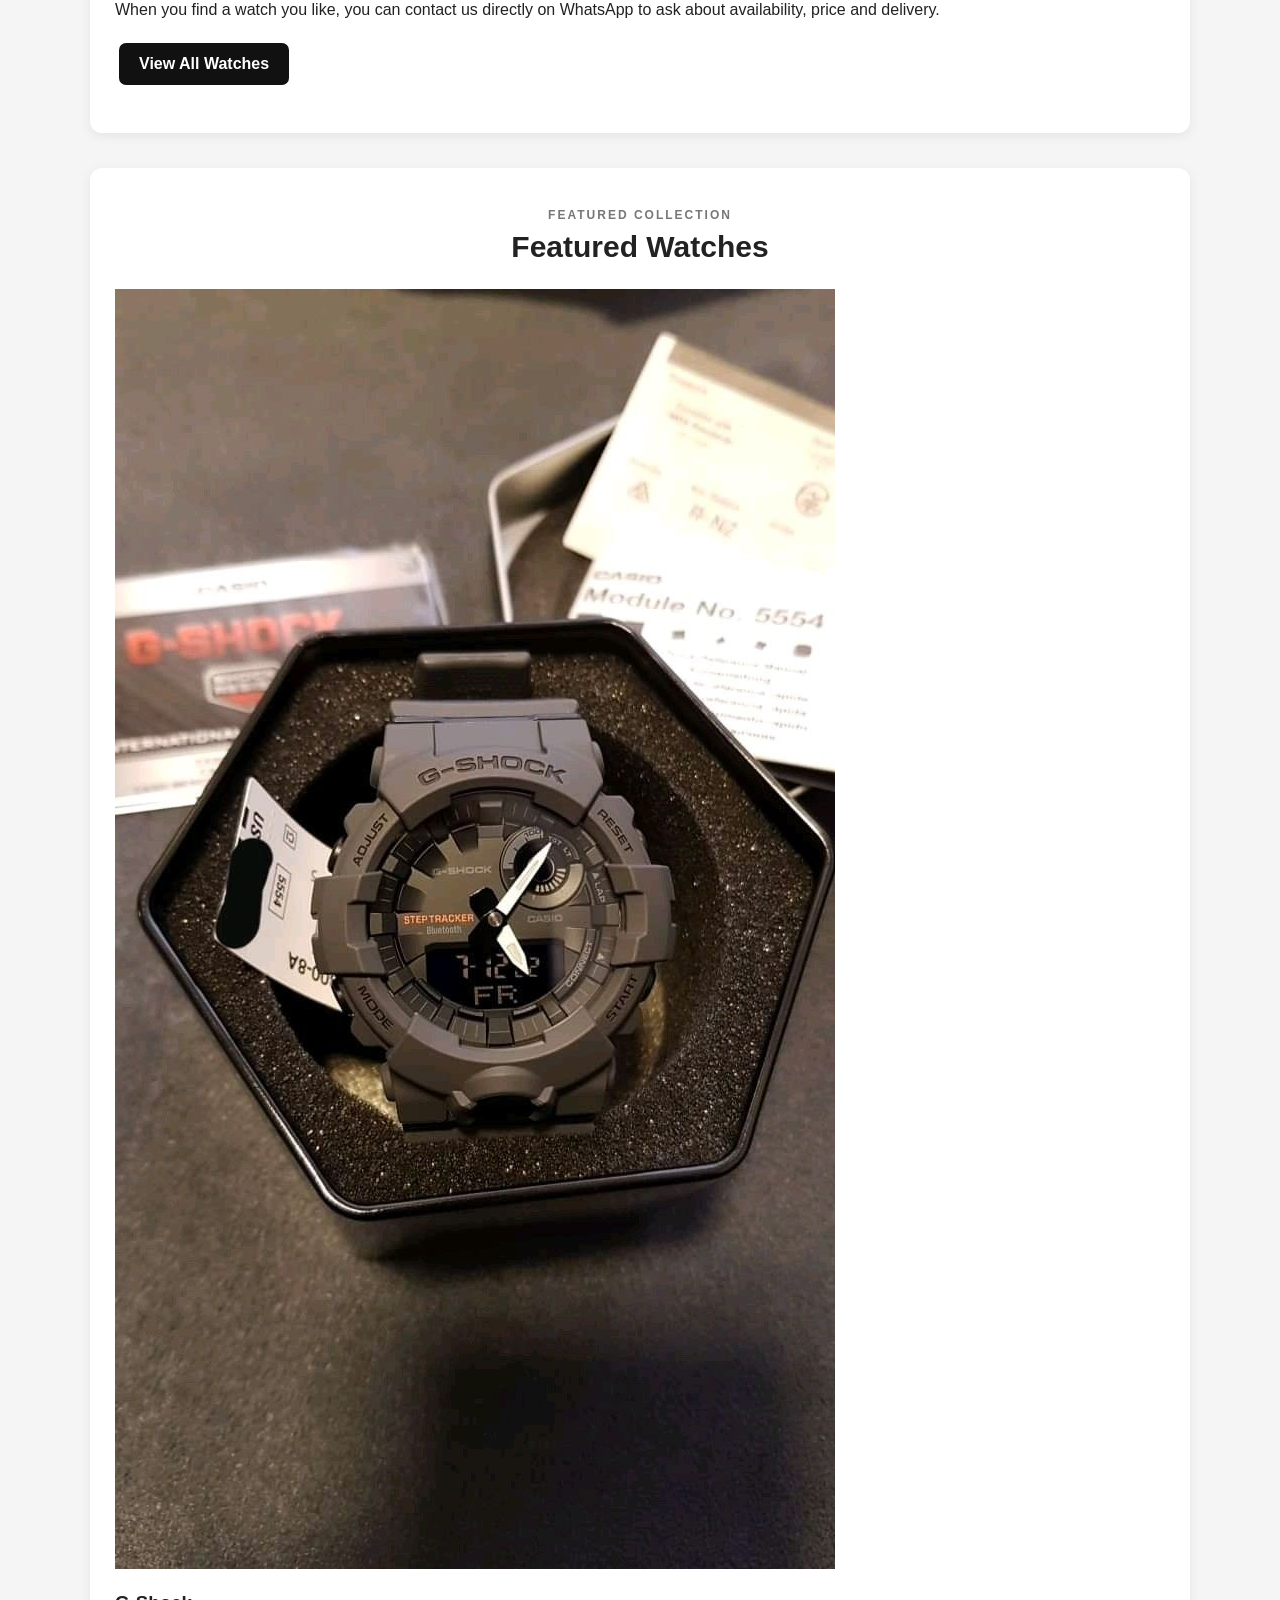
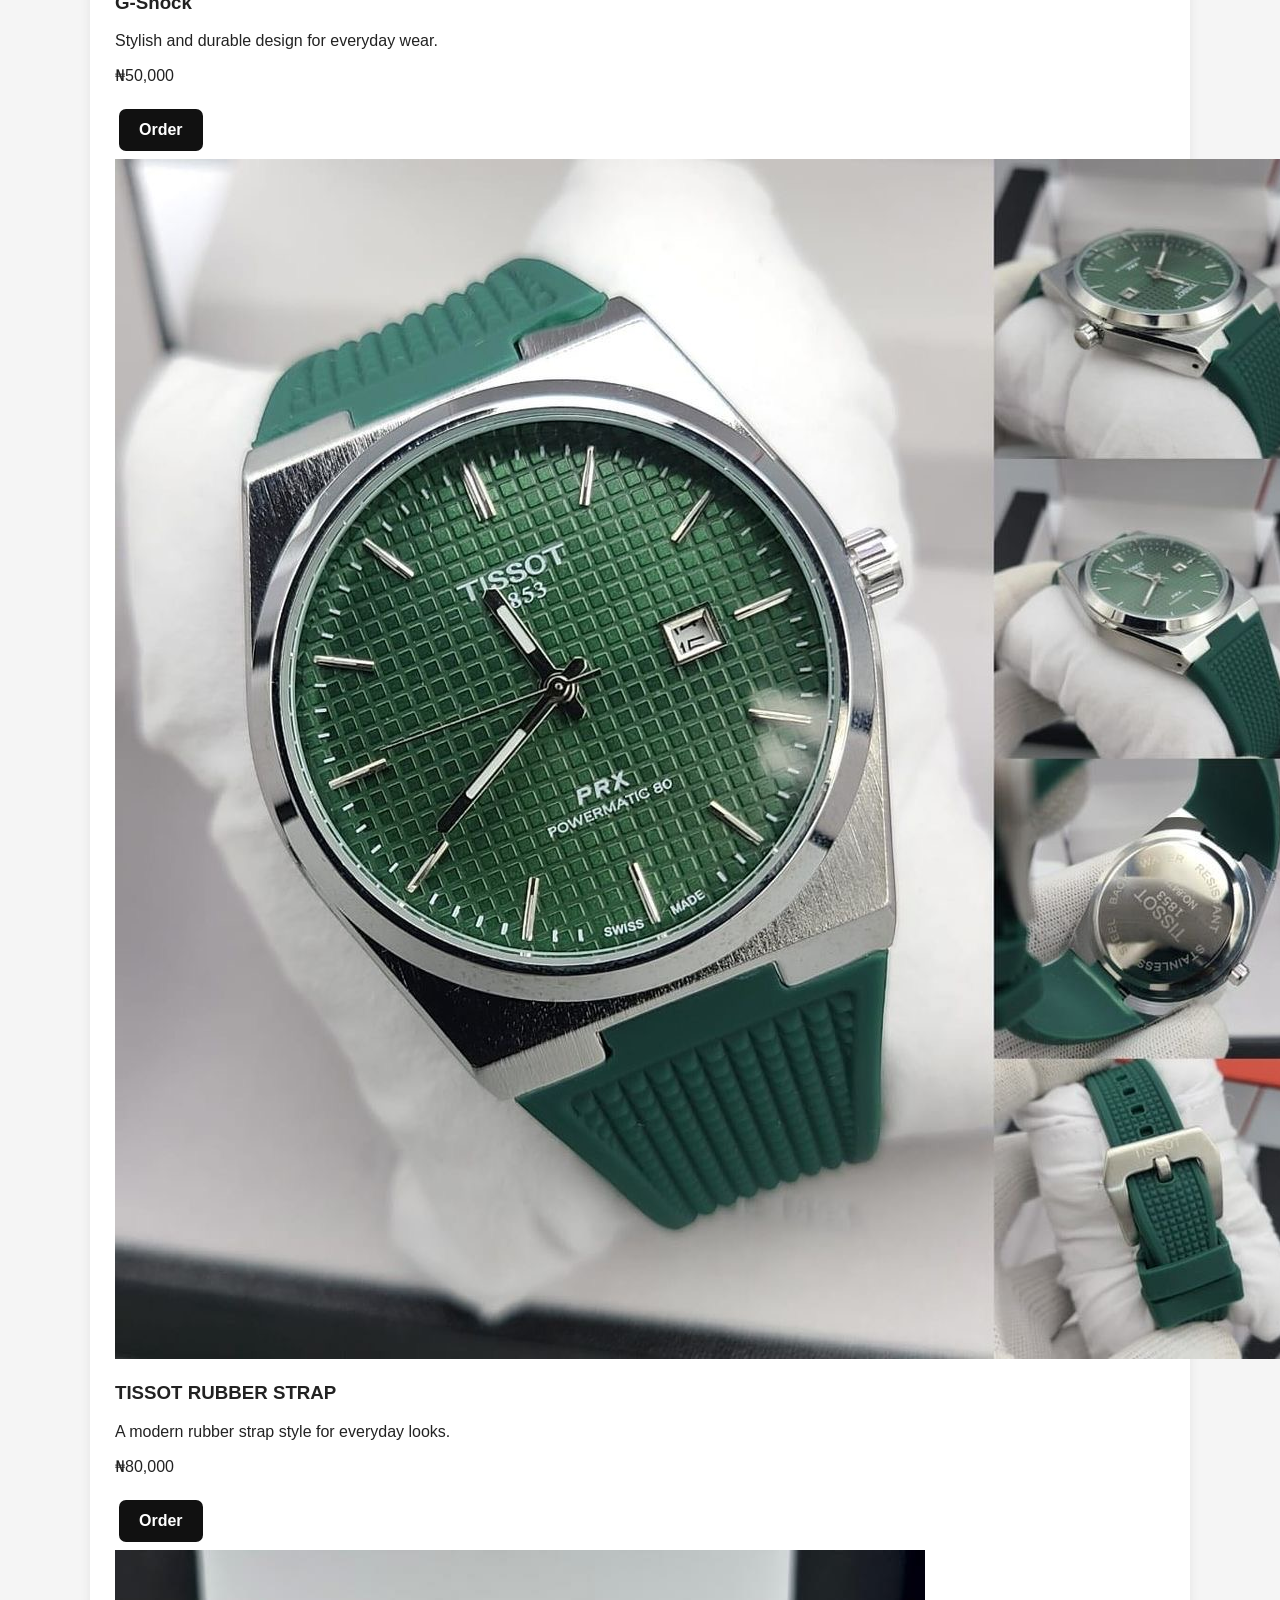
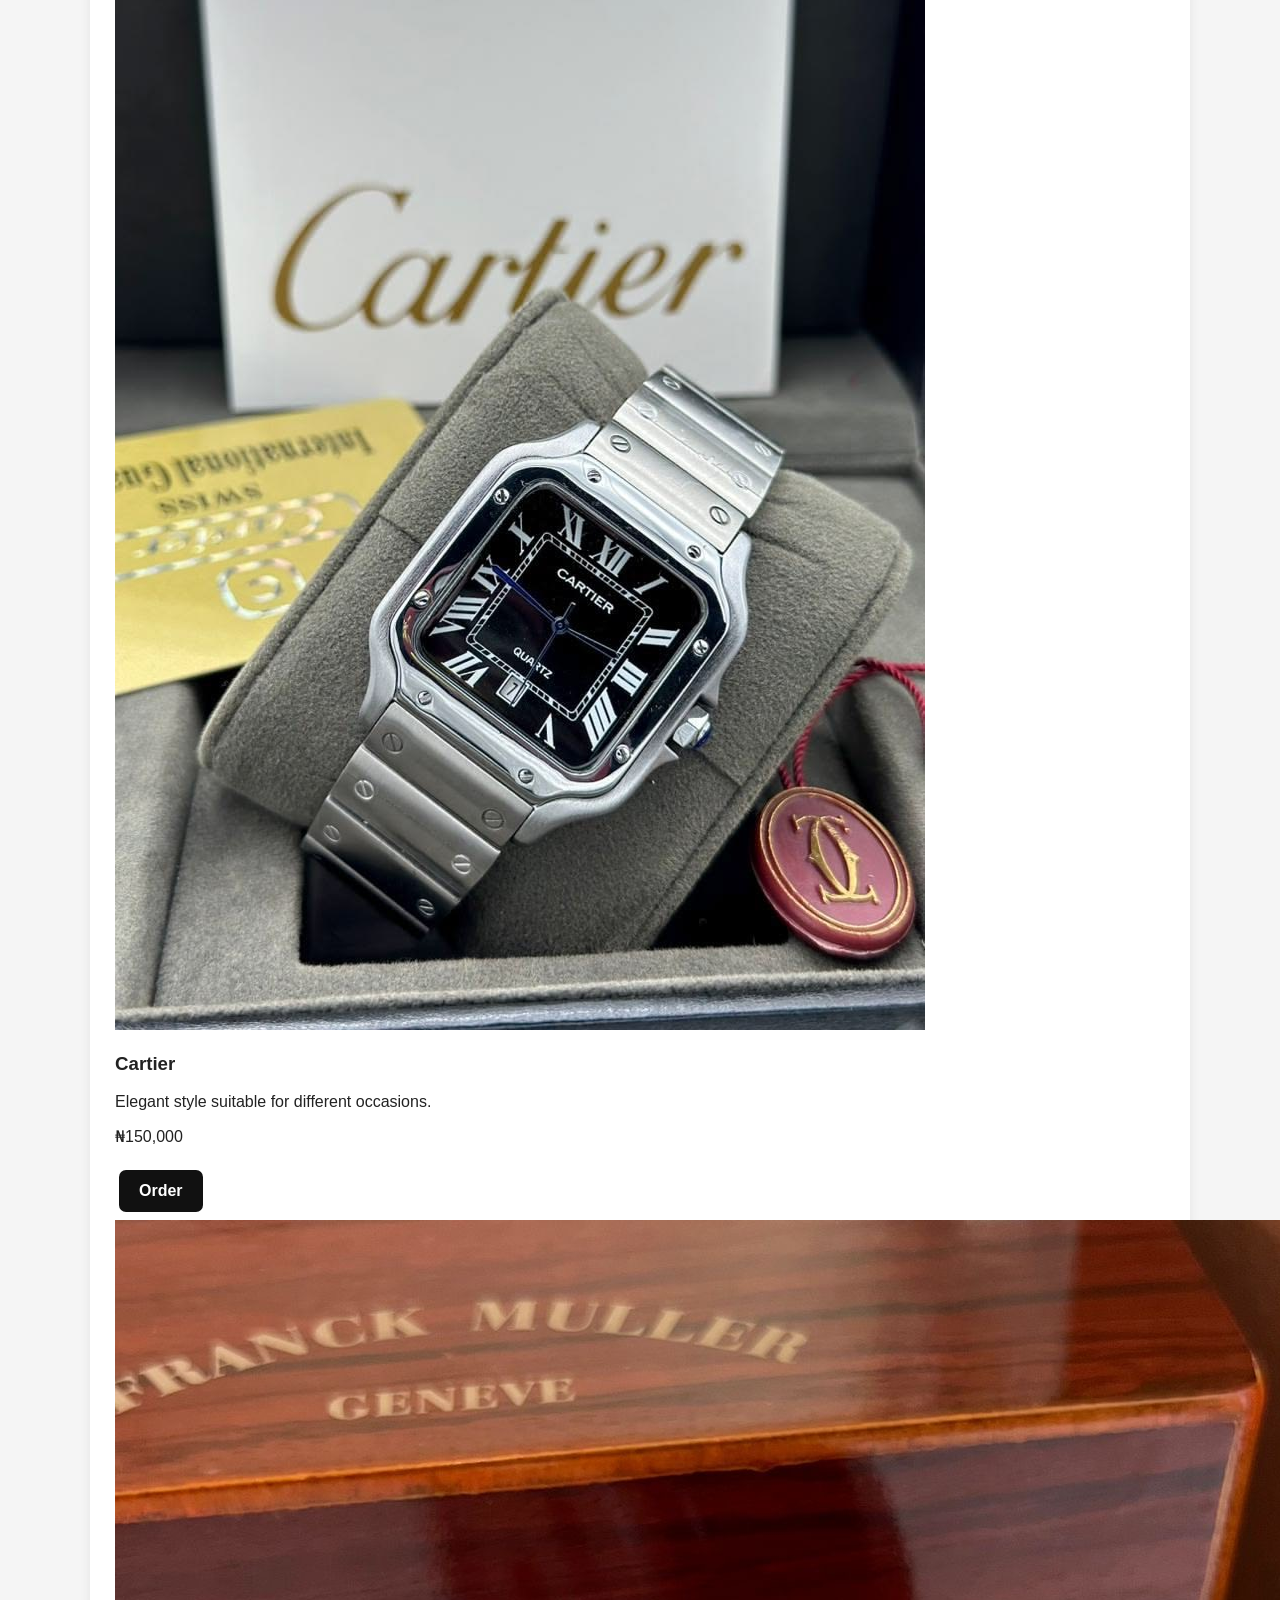
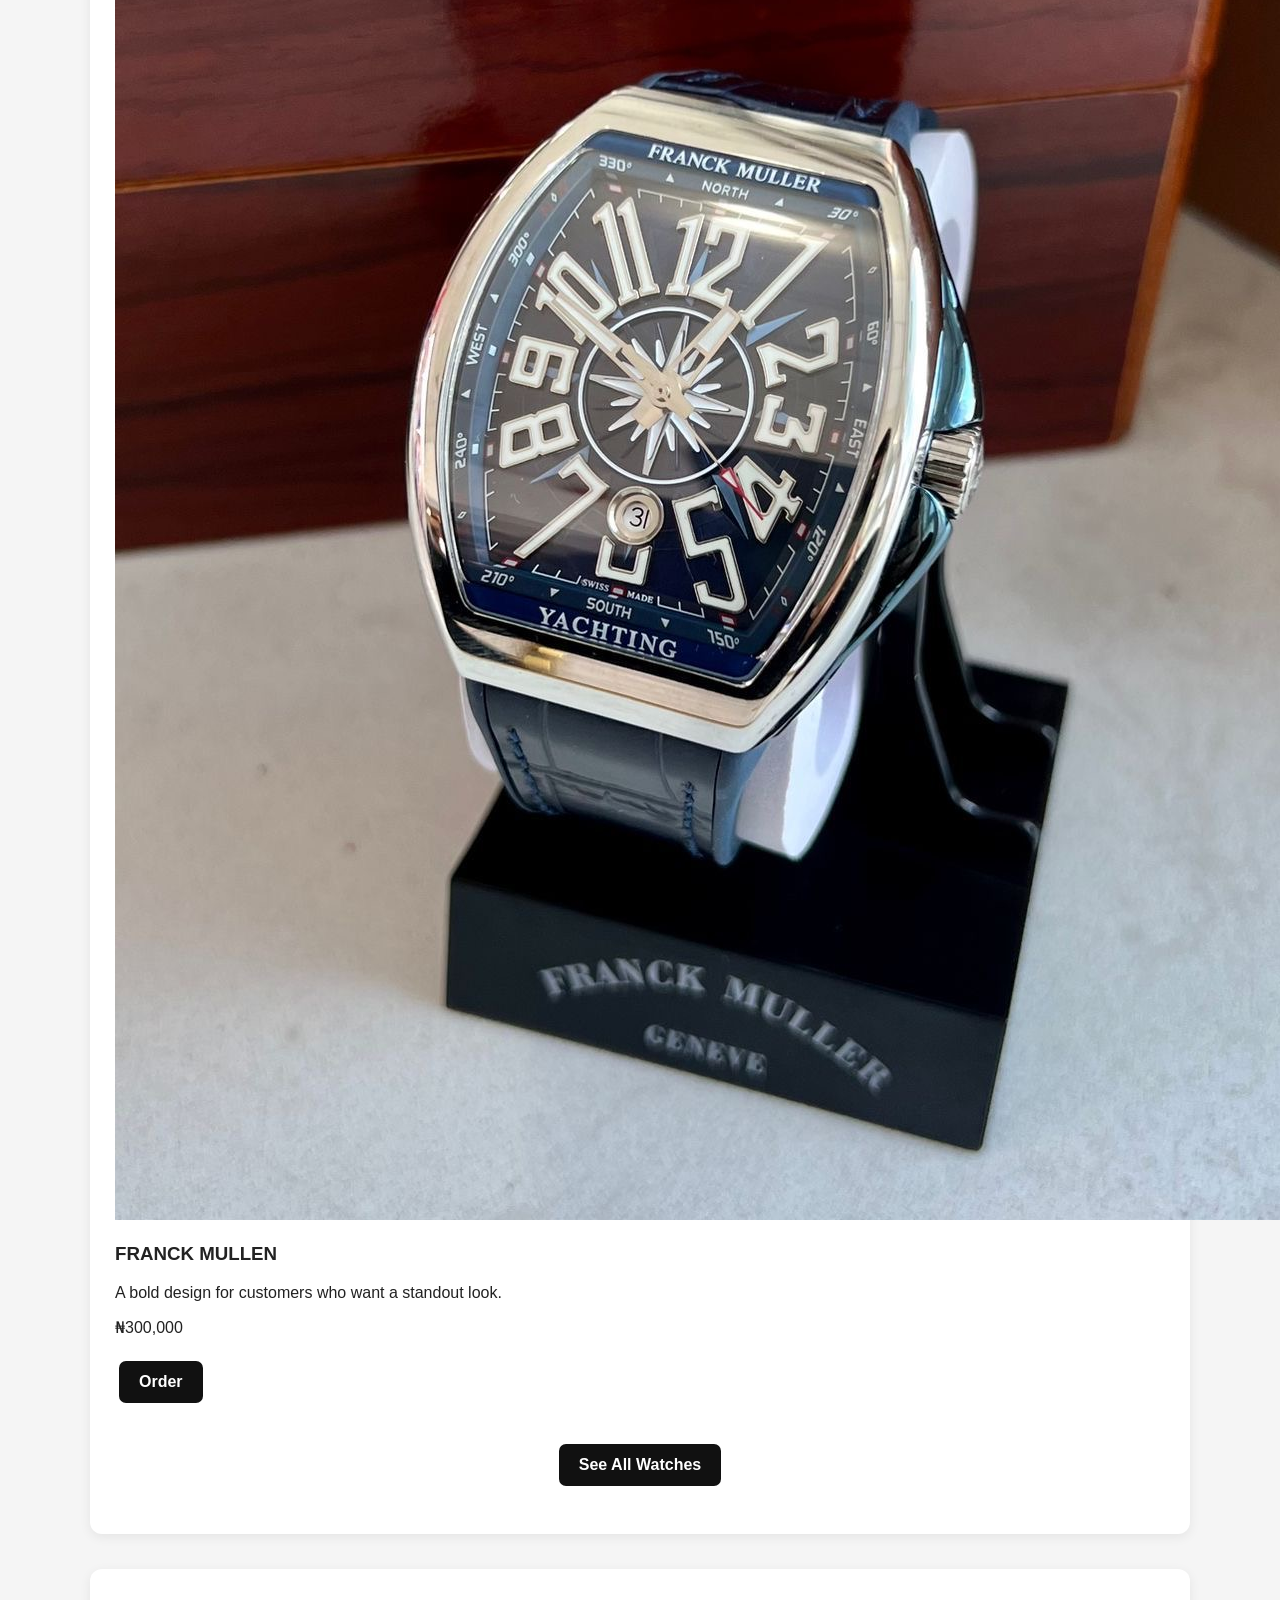
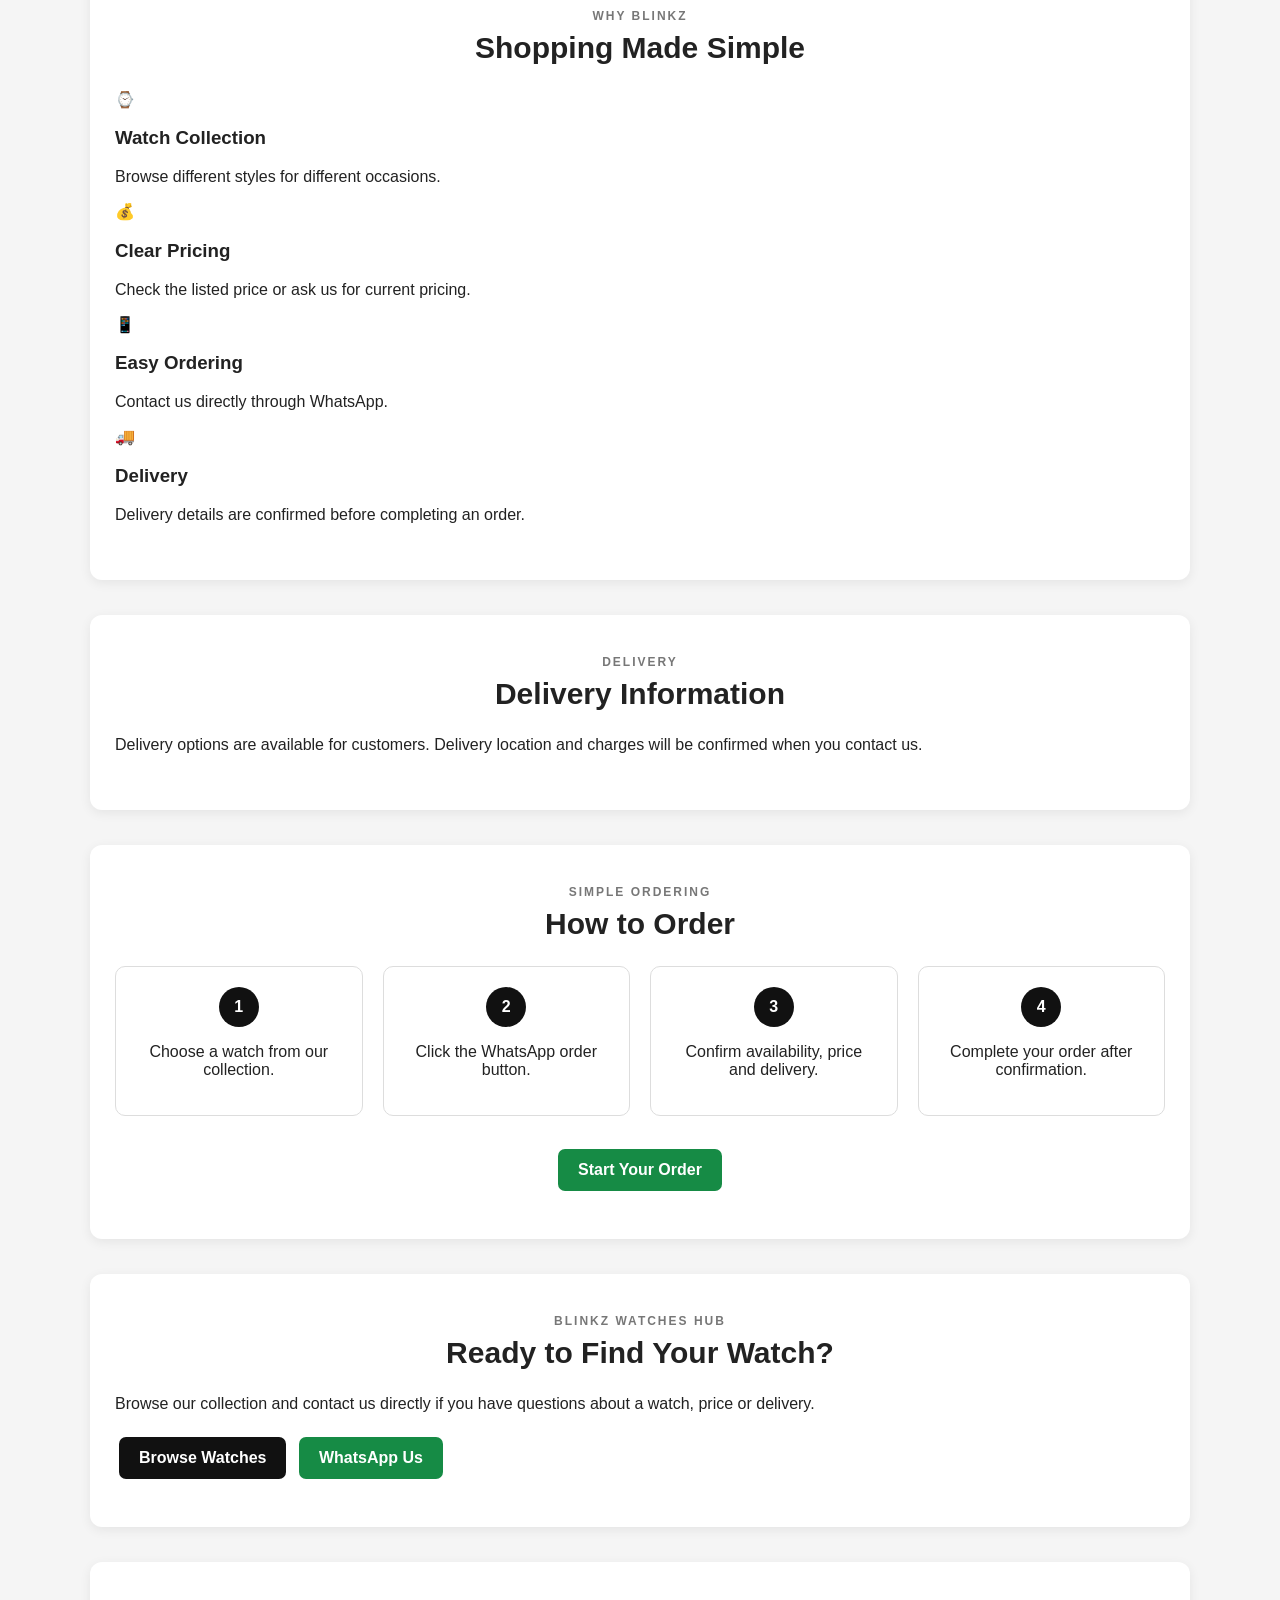
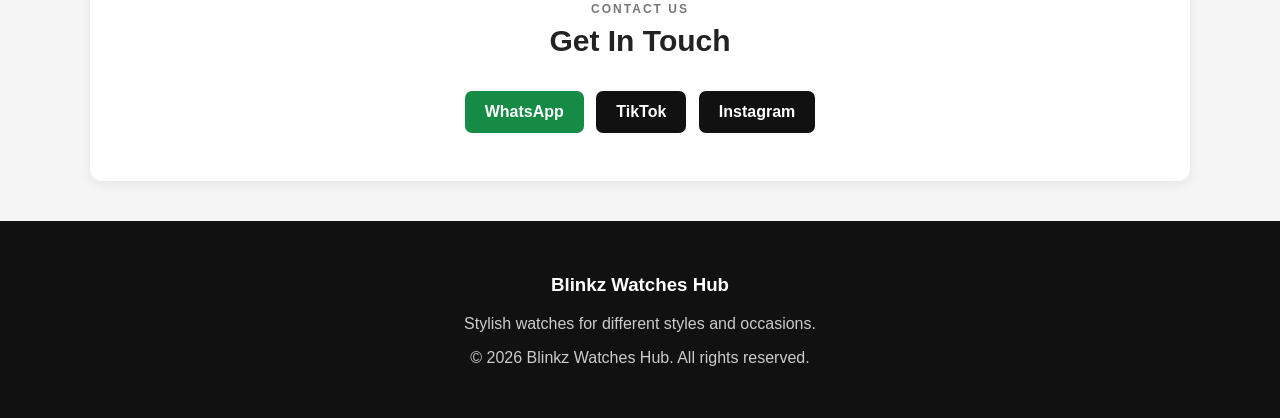
==== commit 6d66f30a: "Revise text and structure in index.html Updated various sections of the index.html file to improve c" ====
--- a/index.html
+++ b/index.html
@@ -2,37 +2,232 @@
 <html lang="en">
 
 <head>
+
     <meta charset="UTF-8">
+
     <meta name="viewport" content="width=device-width, initial-scale=1.0">
 
+    <meta name="description" content="Blinkz Watches Hub - Browse stylish watches and contact us on WhatsApp to order.">
+
     <title>Blinkz Watches Hub | Stylish Watches</title>
 
     <link rel="stylesheet" href="style.css">
+
+    <style>
+
+        /* HERO /
+
+        .hero {
+            background: linear-gradient(135deg, #080808, #242424);
+            color: white;
+            text-align: center;
+            padding: 70px 20px;
+        }
+
+        .hero-logo {
+            width: 145px;
+            height: 145px;
+            object-fit: contain;
+            border-radius: 50%;
+            margin-bottom: 20px;
+            background: white;
+            padding: 5px;
+        }
+
+        .hero h1 {
+            font-size: 44px;
+            margin: 10px 0;
+        }
+
+        .hero p {
+            max-width: 650px;
+            margin: 15px auto 25px;
+            font-size: 18px;
+            line-height: 1.7;
+            color: #ddd;
+        }
+
+        .hero-buttons {
+            margin-top: 20px;
+        }
+
+        / INTRO /
+
+        .intro {
+            text-align: center;
+            max-width: 800px;
+            margin: auto;
+        }
+
+        .intro p {
+            line-height: 1.8;
+            font-size: 17px;
+        }
+
+        / FEATURED PRODUCTS /
+
+        .featured-products {
+            display: grid;
+            grid-template-columns: repeat(4, 1fr);
+            gap: 20px;
+        }
+
+        .featured-card {
+            background: white;
+            border: 1px solid #e2e2e2;
+            border-radius: 12px;
+            padding: 15px;
+            text-align: center;
+            box-shadow: 0 3px 12px rgba(0,0,0,0.07);
+            transition: 0.2s;
+        }
+
+        .featured-card:hover {
+            transform: translateY(-5px);
+            box-shadow: 0 8px 20px rgba(0,0,0,0.12);
+        }
+
+        .featured-card img {
+            width: 100%;
+            height: 220px;
+            object-fit: contain;
+            border-radius: 8px;
+        }
+
+        .featured-card h3 {
+            margin: 15px 0 8px;
+        }
+
+        .featured-card p {
+            line-height: 1.5;
+        }
+
+        .featured-price {
+            font-size: 19px;
+            font-weight: bold;
+            margin: 12px 0;
+        }
+
+        / BENEFITS /
+
+        .benefits {
+            display: grid;
+            grid-template-columns: repeat(4, 1fr);
+            gap: 20px;
+        }
+
+        .benefit {
+            text-align: center;
+            padding: 25px 15px;
+            border: 1px solid #e5e5e5;
+            border-radius: 12px;
+        }
+
+        .benefit-icon {
+            font-size: 35px;
+        }
+
+        .benefit h3 {
+            margin: 12px 0 8px;
+        }
+
+        .benefit p {
+            line-height: 1.5;
+        }
+
+        / CTA /
+
+        .cta {
+            text-align: center;
+            background: #111;
+            color: white;
+        }
+
+        .cta h2 {
+            color: white;
+        }
+
+        .cta p {
+            max-width: 650px;
+            margin: 0 auto 20px;
+            line-height: 1.7;
+            color: #ddd;
+        }
+
+        / MOBILE */
+
+        @media (max-width: 900px) {
+
+            .featured-products {
+                grid-template-columns: repeat(2, 1fr);
+            }
+
+            .benefits {
+                grid-template-columns: repeat(2, 1fr);
+            }
+
+        }
+
+        @media (max-width: 600px) {
+
+            .hero {
+                padding: 50px 15px;
+            }
+
+            .hero-logo {
+                width: 120px;
+                height: 120px;
+            }
+
+            .hero h1 {
+                font-size: 31px;
+            }
+
+            .hero p {
+                font-size: 16px;
+            }
+
+            .featured-products {
+                grid-template-columns: 1fr;
+            }
+
+            .benefits {
+                grid-template-columns: 1fr;
+            }
+
+        }
+
+    </style>
+
 </head>
 
+
 <body>
 
-<header id="home">
-
-    <a href="index.html">
-        <img src="IMG_2358.jpeg"
-             alt="Blinkz Watches Hub Logo"
-             class="logo">
-    </a>
+
+<!-- HERO -->
+
+<header class="hero" id="home">
+
+    <img src="blinkz-logo.jpeg"
+         alt="Blinkz Watches Hub Logo"
+         class="hero-logo">
 
     <h1>Blinkz Watches Hub</h1>
 
     <p>
-        Stylish watches for every style, occasion and personality.
+        Discover stylish watches for everyday wear,
+        special occasions and personal style.
     </p>
 
     <div class="hero-buttons">
 
         <a href="shop.html" class="button">
-            Shop Watches
-        </a>
-
-        <a href="https://wa.me/2347066159449" class="button whatsapp-button">
+            Browse Watches
+        </a>
+
+        <a href="https://wa.me/2347066159449"
+           class="button whatsapp-button">
             Chat on WhatsApp
         </a>
 
@@ -41,38 +236,52 @@
 </header>
 
 
+<!-- NAVIGATION -->
+
 <nav>
 
     <a href="#home">Home</a>
+
     <a href="shop.html">Watches</a>
+
     <a href="about.html">About Us</a>
+
     <a href="#why-us">Why Us</a>
+
     <a href="#delivery">Delivery</a>
+
     <a href="#how-to-order">How to Order</a>
-    <a href="contact.html">Contact Us</a>
+
+    <a href="contact.html">Contact</a>
 
 </nav>
 
 
-<section class="welcome-section">
-
-    <span class="small-title">BLINKZ WATCHES HUB</span>
-
-    <h2>Find a Watch You'll Love</h2>
-
-    <p class="about-text">
-        Discover stylish watches selected for different occasions,
-        personalities and everyday looks.
-    </p>
-
-    <p class="about-text">
-        Choose your favorite watch and contact us on WhatsApp to place your order.
-    </p>
-
-    <div class="center">
+<!-- INTRODUCTION -->
+
+<section>
+
+    <div class="intro">
+
+        <span class="small-title">
+            WELCOME TO BLINKZ
+        </span>
+
+        <h2>Find Your Next Watch</h2>
+
+        <p>
+            Browse our watch collection and find a style
+            that matches your personality, outfit or occasion.
+        </p>
+
+        <p>
+            When you find a watch you like, you can contact
+            us directly on WhatsApp to ask about availability,
+            price and delivery.
+        </p>
 
         <a href="shop.html" class="button">
-            View Our Watches
+            View All Watches
         </a>
 
     </div>
@@ -80,282 +289,194 @@
 </section>
 
 
-<section id="watches">
-
-    <span class="small-title">OUR COLLECTION</span>
+<!-- FEATURED WATCHES -->
+
+<section>
+
+    <span class="small-title">
+        FEATURED COLLECTION
+    </span>
 
     <h2>Featured Watches</h2>
 
-    <div class="products">
-
-
-        <!-- WATCH 1 -->
-
-        <div class="product">
-
-            <div class="product-image">
-                <img src="IMG_2339.jpeg"
-                     alt="G-Shock watch">
-            </div>
+    <div class="featured-products">
+
+
+        <div class="featured-card">
+
+            <img src="IMG_2339.jpeg"
+                 alt="G-Shock watch">
 
             <h3>G-Shock</h3>
 
             <p>
-                Stylish and durable watch for everyday wear.
-            </p>
-
-            <p class="price">
+                Stylish and durable design for everyday wear.
+            </p>
+
+            <p class="featured-price">
                 ₦50,000
             </p>
 
             <a href="https://wa.me/2347066159449?text=Hello%2C%20I%20want%20to%20order%20the%20G-Shock%20for%20%E2%82%A650%2C000."
                class="button">
 
-                Order on WhatsApp
+                Order
 
             </a>
 
         </div>
 
 
-        <!-- WATCH 2 -->
-
-        <div class="product">
-
-            <div class="product-image">
-                <img src="IMG_2341.jpeg"
-                     alt="TISSOT RUBBER STRAP watch">
-            </div>
+        <div class="featured-card">
+
+            <img src="IMG_2341.jpeg"
+                 alt="TISSOT RUBBER STRAP watch">
 
             <h3>TISSOT RUBBER STRAP</h3>
 
             <p>
-                A stylish rubber strap watch for a modern look.
-            </p>
-
-            <p class="price">
+                A modern rubber strap style for everyday looks.
+            </p>
+
+            <p class="featured-price">
                 ₦80,000
             </p>
 
             <a href="https://wa.me/2347066159449?text=Hello%2C%20I%20want%20to%20order%20the%20TISSOT%20RUBBER%20STRAP%20for%20%E2%82%A680%2C000."
                class="button">
 
-                Order on WhatsApp
+                Order
 
             </a>
 
         </div>
 
 
-        <!-- WATCH 3 -->
-
-        <div class="product">
-
-            <div class="product-image">
-                <img src="IMG_2342.jpeg"
-                     alt="Cartier watch">
-            </div>
+        <div class="featured-card">
+
+            <img src="IMG_2342.jpeg"
+                 alt="Cartier watch">
 
             <h3>Cartier</h3>
 
             <p>
-                Elegant design suitable for special occasions
-                and everyday style.
-            </p>
-
-            <p class="price">
+                Elegant style suitable for different occasions.
+            </p>
+
+            <p class="featured-price">
                 ₦150,000
             </p>
 
             <a href="https://wa.me/2347066159449?text=Hello%2C%20I%20want%20to%20order%20the%20Cartier%20for%20%E2%82%A6150%2C000."
                class="button">
 
-                Order on WhatsApp
+                Order
 
             </a>
 
         </div>
 
 
-        <!-- WATCH 4 -->
-
-        <div class="product">
-
-            <div class="product-image">
-                <img src="IMG_2343.jpeg"
-                     alt="FRANCK MULLEN watch">
-            </div>
+        <div class="featured-card">
+
+            <img src="IMG_2343.jpeg"
+                 alt="FRANCK MULLEN watch">
 
             <h3>FRANCK MULLEN</h3>
 
             <p>
-                A premium-looking watch for a bold and stylish appearance.
-            </p>
-
-            <p class="price">
+                A bold design for customers who want a standout look.
+            </p>
+
+            <p class="featured-price">
                 ₦300,000
             </p>
 
             <a href="https://wa.me/2347066159449?text=Hello%2C%20I%20want%20to%20order%20the%20FRANCK%20MULLEN%20for%20%E2%82%A6300%2C000."
                class="button">
 
-                Order on WhatsApp
+                Order
 
             </a>
 
         </div>
 
-
-        <!-- WATCH 5 -->
-
-        <div class="product">
-
-            <div class="product-image">
-                <img src="IMG_2344.jpeg"
-                     alt="Watch 5">
-            </div>
-
-            <h3>Classic Watch</h3>
-
-            <p>
-                A stylish watch designed for a clean and elegant look.
-            </p>
-
-            <p class="price">
-                Contact for Price
-            </p>
-
-            <a href="https://wa.me/2347066159449?text=Hello%2C%20I%20am%20interested%20in%20the%20Classic%20Watch."
-               class="button">
-
-                Ask About This Watch
-
-            </a>
-
-        </div>
-
-
-        <!-- WATCH 6 -->
-
-        <div class="product">
-
-            <div class="product-image">
-                <img src="IMG_2345.jpeg"
-                     alt="Watch 6">
-            </div>
-
-            <h3>Luxury Watch</h3>
-
-            <p>
-                A sophisticated style for customers who love a premium look.
-            </p>
-
-            <p class="price">
-                Contact for Price
-            </p>
-
-            <a href="https://wa.me/2347066159449?text=Hello%2C%20I%20am%20interested%20in%20the%20Luxury%20Watch."
-               class="button">
-
-                Ask About This Watch
-
-            </a>
-
-        </div>
-
-
-        <!-- WATCH 7 -->
-
-        <div class="product">
-
-            <div class="product-image">
-                <img src="IMG_2346.jpeg"
-                     alt="Watch 7">
-            </div>
-
-            <h3>Premium Watch</h3>
-
-            <p>
-                A modern design that works well with different outfits.
-            </p>
-
-            <p class="price">
-                Contact for Price
-            </p>
-
-            <a href="https://wa.me/2347066159449?text=Hello%2C%20I%20am%20interested%20in%20the%20Premium%20Watch."
-               class="button">
-
-                Ask About This Watch
-
-            </a>
-
-        </div>
-
-
-        <!-- WATCH 8 -->
-
-        <div class="product">
-
-            <div class="product-image">
-                <img src="IMG_2347.jpeg"
-                     alt="Watch 8">
-            </div>
-
-            <h3>Classic Premium</h3>
-
-            <p>
-                A versatile watch for everyday style and special occasions.
-            </p>
-
-            <p class="price">
-                Contact for Price
-            </p>
-
-            <a href="https://wa.me/2347066159449?text=Hello%2C%20I%20am%20interested%20in%20the%20Classic%20Premium%20Watch."
-               class="button">
-
-                Ask About This Watch
-
-            </a>
-
-        </div>
+    </div>
+
+
+    <div class="center" style="margin-top:25px;">
+
+        <a href="shop.html" class="button">
+            See All Watches
+        </a>
 
     </div>
 
 </section>
 
 
+<!-- WHY US -->
+
 <section id="why-us">
 
-    <span class="small-title">WHY BLINKZ?</span>
-
-    <h2>Why Shop With Us?</h2>
-
-    <div class="info-box">
-
-        <div class="info-item">
-            <span>⌚</span>
-            <h3>Stylish Collection</h3>
-            <p>Watches for different occasions and personal styles.</p>
-        </div>
-
-        <div class="info-item">
-            <span>💰</span>
-            <h3>Clear Prices</h3>
-            <p>Know the price before confirming your order.</p>
-        </div>
-
-        <div class="info-item">
-            <span>📱</span>
+    <span class="small-title">
+        WHY BLINKZ
+    </span>
+
+    <h2>Shopping Made Simple</h2>
+
+    <div class="benefits">
+
+
+        <div class="benefit">
+
+            <div class="benefit-icon">⌚</div>
+
+            <h3>Watch Collection</h3>
+
+            <p>
+                Browse different styles for different occasions.
+            </p>
+
+        </div>
+
+
+        <div class="benefit">
+
+            <div class="benefit-icon">💰</div>
+
+            <h3>Clear Pricing</h3>
+
+            <p>
+                Check the listed price or ask us for current pricing.
+            </p>
+
+        </div>
+
+
+        <div class="benefit">
+
+            <div class="benefit-icon">📱</div>
+
             <h3>Easy Ordering</h3>
-            <p>Order directly through WhatsApp.</p>
-        </div>
-
-        <div class="info-item">
-            <span>🚚</span>
+
+            <p>
+                Contact us directly through WhatsApp.
+            </p>
+
+        </div>
+
+
+        <div class="benefit">
+
+            <div class="benefit-icon">🚚</div>
+
             <h3>Delivery</h3>
-            <p>Delivery details are confirmed with your order.</p>
+
+            <p>
+                Delivery details are confirmed before completing an order.
+            </p>
+
         </div>
 
     </div>
@@ -363,106 +484,147 @@
 </section>
 
 
+<!-- DELIVERY -->
+
 <section id="delivery">
 
-    <span class="small-title">DELIVERY</span>
+    <span class="small-title">
+        DELIVERY
+    </span>
 
     <h2>Delivery Information</h2>
 
-    <div class="info-box">
+    <div class="intro">
 
         <p>
-            🚚 Delivery is available to customers.
+            Delivery options are available for customers.
+            Delivery location and charges will be confirmed
+            when you contact us.
         </p>
 
-        <p>
-            📦 Delivery details and charges will be confirmed
-            before your order is completed.
-        </p>
-
     </div>
 
 </section>
 
 
+<!-- HOW TO ORDER -->
+
 <section id="how-to-order">
 
-    <span class="small-title">HOW IT WORKS</span>
+    <span class="small-title">
+        SIMPLE ORDERING
+    </span>
 
     <h2>How to Order</h2>
 
     <div class="order-steps">
 
+
         <div>
+
             <strong>1</strong>
-            <p>Choose your watch.</p>
-        </div>
+
+            <p>
+                Choose a watch from our collection.
+            </p>
+
+        </div>
+
 
         <div>
+
             <strong>2</strong>
-            <p>Click Order on WhatsApp.</p>
-        </div>
+
+            <p>
+                Click the WhatsApp order button.
+            </p>
+
+        </div>
+
 
         <div>
+
             <strong>3</strong>
-            <p>Confirm your order details.</p>
-        </div>
+
+            <p>
+                Confirm availability, price and delivery.
+            </p>
+
+        </div>
+
 
         <div>
+
             <strong>4</strong>
-            <p>Confirm payment and delivery.</p>
-        </div>
-
-    </div>
-
-    <div class="center">
-
-        <a href="https://wa.me/2347066159449" class="button whatsapp-button">
-            Start Your Order
-        </a>
-
-    </div>
-
-</section>
-
-
-<section>
-
-    <span class="small-title">BLINKZ WATCHES HUB</span>
-
-    <h2>Quality Style. Easy Ordering.</h2>
-
-    <p class="about-text">
-        Find a watch that matches your style and contact us
-        directly to place your order.
-    </p>
-
-    <div class="center">
-
-        <a href="shop.html" class="button">
-            Browse Watches
-        </a>
-
-        <a href="contact.html" class="button">
-            Contact Us
-        </a>
-
-    </div>
-
-</section>
-
-
-<section id="contact">
-
-    <span class="small-title">GET IN TOUCH</span>
-
-    <h2>Contact Blinkz Watches Hub</h2>
-
-    <div class="social-buttons">
+
+            <p>
+                Complete your order after confirmation.
+            </p>
+
+        </div>
+
+
+    </div>
+
+
+    <div class="center" style="margin-top:25px;">
 
         <a href="https://wa.me/2347066159449"
            class="button whatsapp-button">
 
+            Start Your Order
+
+        </a>
+
+    </div>
+
+</section>
+
+
+<!-- CALL TO ACTION -->
+
+<section class="cta">
+
+    <span class="small-title">
+        BLINKZ WATCHES HUB
+    </span>
+
+    <h2>Ready to Find Your Watch?</h2>
+
+    <p>
+        Browse our collection and contact us directly
+        if you have questions about a watch, price or delivery.
+    </p>
+
+    <a href="shop.html" class="button">
+        Browse Watches
+    </a>
+
+    <a href="https://wa.me/2347066159449"
+       class="button whatsapp-button">
+
+        WhatsApp Us
+
+    </a>
+
+</section>
+
+
+<!-- CONTACT -->
+
+<section id="contact">
+
+    <span class="small-title">
+        CONTACT US
+    </span>
+
+    <h2>Get In Touch</h2>
+
+    <div class="center">
+
+        <a href="https://wa.me/2347066159449"
+           class="button whatsapp-button">
+
             WhatsApp
 
         </a>
@@ -486,20 +648,23 @@
 </section>
 
 
+<!-- FOOTER -->
+
 <footer>
 
     <h3>Blinkz Watches Hub</h3>
 
     <p>
-        Stylish watches for every style and occasion.
+        Stylish watches for different styles and occasions.
     </p>
 
     <p>
-        ©️ 2026 Blinkz Watches Hub. All rights reserved.
+        © 2026 Blinkz Watches Hub. All rights reserved.
     </p>
 
 </footer>
 
 
 </body>
+
 </html>
--- a/style.css
+++ b/style.css
@@ -1,5 +1,9 @@
 * {
     box-sizing: border-box;
+}
+
+html {
+    scroll-behavior: smooth;
 }
 
 body {
@@ -12,15 +16,15 @@
 /* HEADER */
 
 header {
-    background: linear-gradient(135deg, #111, #333);
+    background: linear-gradient(135deg, #080808, #333);
     color: white;
     text-align: center;
-    padding: 40px 20px;
+    padding: 50px 20px;
 }
 
 .logo {
-    width: 120px;
-    height: 120px;
+    width: 125px;
+    height: 125px;
     object-fit: contain;
     border-radius: 50%;
     margin-bottom: 15px;
@@ -28,28 +32,13 @@
 
 header h1 {
     margin: 10px 0;
-    font-size: 36px;
+    font-size: 40px;
+    letter-spacing: 1px;
 }
 
 header p {
     font-size: 18px;
-}
-
-/* BUTTONS */
-
-.button {
-    display: inline-block;
-    padding: 12px 20px;
-    margin: 10px 5px;
-    background: #111;
-    color: white;
-    text-decoration: none;
-    border-radius: 6px;
-    font-weight: bold;
-}
-
-.button:hover {
-    background: #555;
+    margin-bottom: 25px;
 }
 
 /* NAVIGATION */
@@ -57,8 +46,11 @@
 nav {
     background: white;
     text-align: center;
-    padding: 15px;
-    box-shadow: 0 2px 5px rgba(0, 0, 0, 0.1);
+    padding: 16px 10px;
+    box-shadow: 0 2px 8px rgba(0,0,0,0.08);
+    position: sticky;
+    top: 0;
+    z-index: 100;
 }
 
 nav a {
@@ -72,20 +64,71 @@
     color: #777;
 }
 
+/* BUTTONS */
+
+.button {
+    display: inline-block;
+    padding: 12px 20px;
+    margin: 8px 4px;
+    background: #111;
+    color: white;
+    text-decoration: none;
+    border-radius: 7px;
+    font-weight: bold;
+    transition: 0.2s;
+}
+
+.button:hover {
+    background: #555;
+    transform: translateY(-2px);
+}
+
+.whatsapp-button {
+    background: #168b45;
+}
+
+.whatsapp-button:hover {
+    background: #116b35;
+}
+
 /* SECTIONS */
 
 section {
-    max-width: 1000px;
-    margin: 30px auto;
-    padding: 30px 20px;
+    max-width: 1100px;
+    margin: 35px auto;
+    padding: 40px 25px;
     background: white;
-    border-radius: 10px;
-    box-shadow: 0 3px 10px rgba(0, 0, 0, 0.08);
+    border-radius: 12px;
+    box-shadow: 0 3px 12px rgba(0,0,0,0.07);
 }
 
 section h2 {
     text-align: center;
-    margin-bottom: 20px;
+    margin: 8px 0 25px;
+    font-size: 30px;
+}
+
+.small-title {
+    display: block;
+    text-align: center;
+    font-size: 12px;
+    font-weight: bold;
+    letter-spacing: 2px;
+    color: #777;
+}
+
+/* TEXT */
+
+.about-text {
+    line-height: 1.8;
+    text-align: center;
+    max-width: 750px;
+    margin: 10px auto;
+    font-size: 17px;
+}
+
+.center {
+    text-align: center;
 }
 
 /* PRODUCTS */
@@ -93,33 +136,42 @@
 .products {
     display: grid;
     grid-template-columns: repeat(2, 1fr);
-    gap: 20px;
+    gap: 25px;
 }
 
 .product {
-    border: 1px solid #ddd;
+    border: 1px solid #e0e0e0;
     padding: 20px;
-    border-radius: 10px;
-    text-align: center;
-    background: white;
-    transition: transform 0.2s, box-shadow 0.2s;
+    border-radius: 12px;
+    text-align: center;
+    background: #fff;
+    transition: 0.25s;
 }
 
 .product:hover {
     transform: translateY(-5px);
-    box-shadow: 0 5px 15px rgba(0, 0, 0, 0.12);
+    box-shadow: 0 8px 20px rgba(0,0,0,0.12);
+}
+
+.product-image {
+    width: 100%;
+    height: 280px;
+    display: flex;
+    align-items: center;
+    justify-content: center;
+    background: #fafafa;
+    border-radius: 10px;
+    margin-bottom: 18px;
 }
 
 .product img {
     width: 100%;
-    max-width: 250px;
-    height: 250px;
+    height: 260px;
     object-fit: contain;
-    border-radius: 8px;
 }
 
 .product h3 {
-    margin-top: 15px;
+    margin: 10px 0;
     font-size: 21px;
 }
 
@@ -128,21 +180,58 @@
 }
 
 .price {
-    font-size: 20px;
+    font-size: 21px;
     font-weight: bold;
     margin: 15px 0;
 }
 
-/* TEXT */
-
-.about-text {
-    line-height: 1.7;
-    text-align: center;
-}
+/* WHY US */
 
 .info-box {
-    line-height: 2;
-    text-align: center;
+    display: grid;
+    grid-template-columns: repeat(4, 1fr);
+    gap: 20px;
+    text-align: center;
+}
+
+.info-item {
+    padding: 20px;
+    border: 1px solid #e5e5e5;
+    border-radius: 10px;
+}
+
+.info-item span {
+    font-size: 32px;
+}
+
+.info-item h3 {
+    margin-bottom: 8px;
+}
+
+/* ORDER STEPS */
+
+.order-steps {
+    display: grid;
+    grid-template-columns: repeat(4, 1fr);
+    gap: 20px;
+    text-align: center;
+}
+
+.order-steps div {
+    padding: 20px;
+    border: 1px solid #ddd;
+    border-radius: 10px;
+}
+
+.order-steps strong {
+    display: inline-flex;
+    width: 40px;
+    height: 40px;
+    align-items: center;
+    justify-content: center;
+    background: #111;
+    color: white;
+    border-radius: 50%;
 }
 
 /* FOOTER */
@@ -151,33 +240,63 @@
     background: #111;
     color: white;
     text-align: center;
-    padding: 20px;
-    margin-top: 30px;
+    padding: 35px 20px;
+    margin-top: 40px;
+}
+
+footer p {
+    color: #ccc;
 }
 
 /* MOBILE */
 
 @media (max-width: 700px) {
 
+    header {
+        padding: 40px 15px;
+    }
+
     header h1 {
-        font-size: 28px;
+        font-size: 29px;
     }
 
     header p {
         font-size: 16px;
     }
 
+    nav {
+        position: static;
+    }
+
+    nav a {
+        display: inline-block;
+        margin: 7px;
+        font-size: 14px;
+    }
+
+    section {
+        margin: 20px 10px;
+        padding: 30px 15px;
+    }
+
+    section h2 {
+        font-size: 25px;
+    }
+
     .products {
         grid-template-columns: 1fr;
     }
 
-    nav a {
-        display: inline-block;
-        margin: 6px;
-    }
-
-    .product {
-        width: 100%;
+    .info-box {
+        grid-template-columns: 1fr;
+    }
+
+    .order-steps {
+        grid-template-columns: 1fr;
+    }
+
+    .product-image {
+        height: 300px;
     }
 
     .product img {
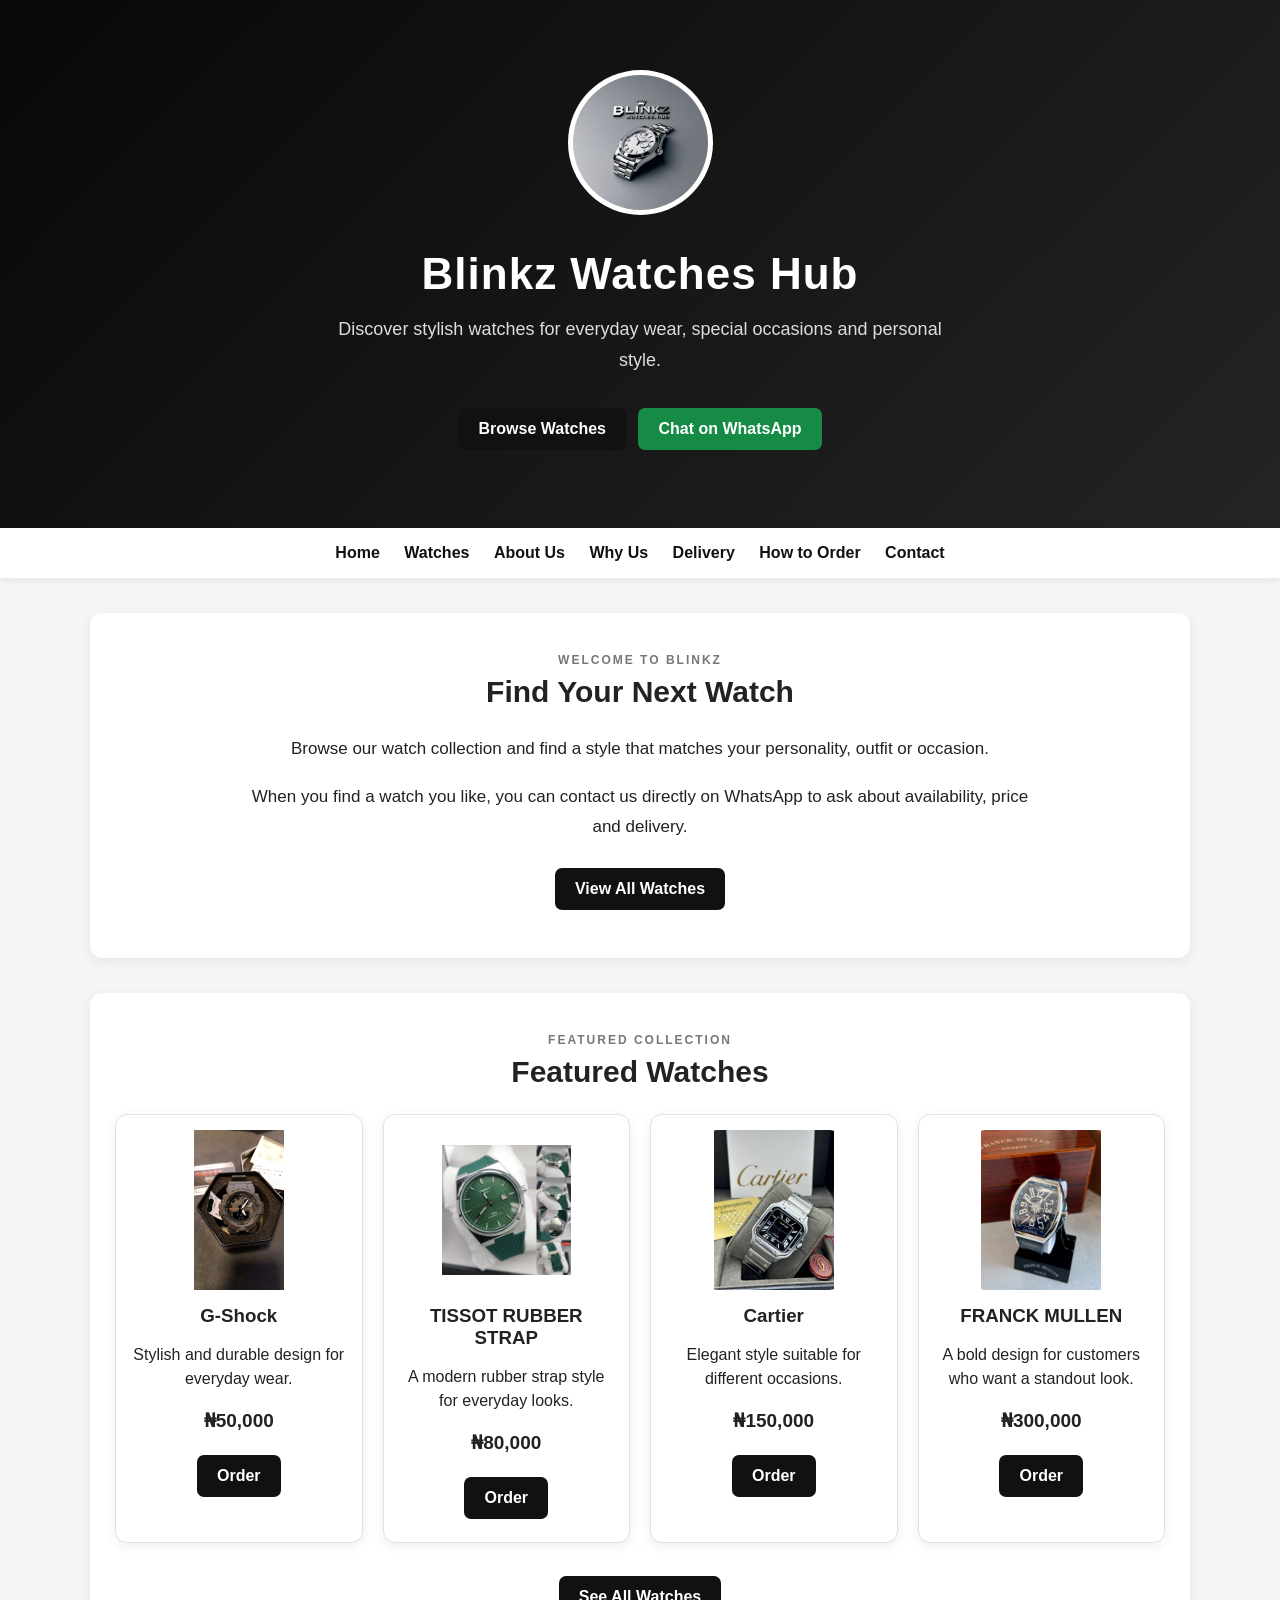
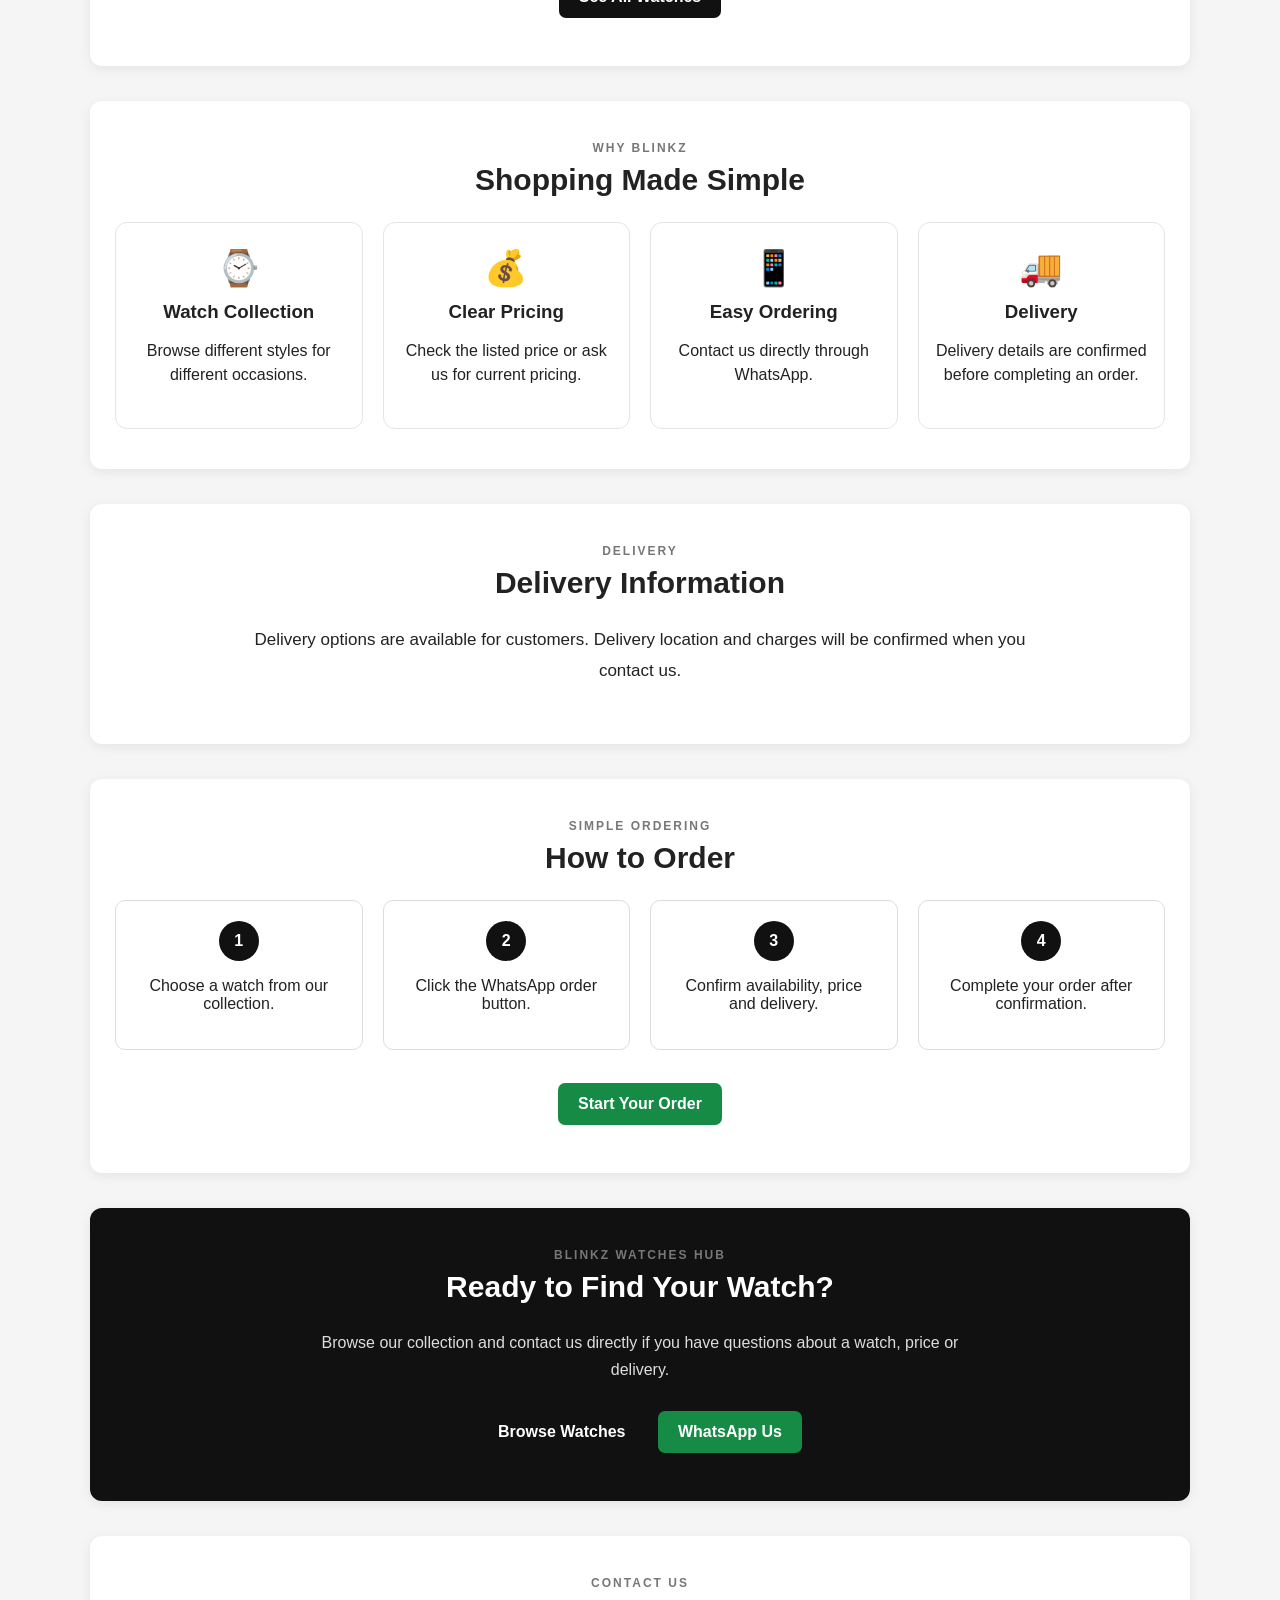
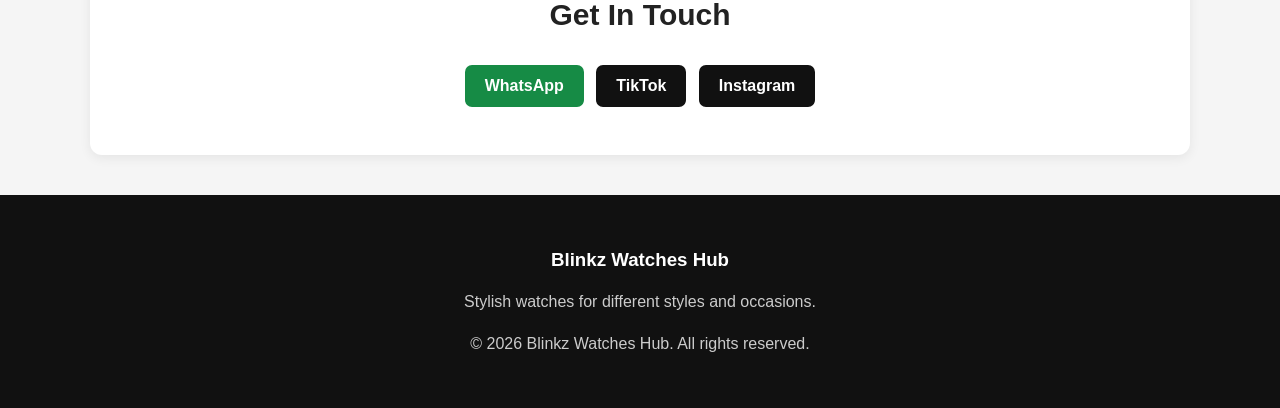
==== commit e4abb4bf: "Fix comment syntax and adjust image sizes in CSS" ====
--- a/index.html
+++ b/index.html
@@ -15,7 +15,7 @@
 
     <style>
 
-        /* HERO /
+        /* HERO */
 
         .hero {
             background: linear-gradient(135deg, #080808, #242424);
@@ -51,7 +51,7 @@
             margin-top: 20px;
         }
 
-        / INTRO /
+        /* INTRO */
 
         .intro {
             text-align: center;
@@ -64,7 +64,7 @@
             font-size: 17px;
         }
 
-        / FEATURED PRODUCTS /
+        /* FEATURED PRODUCTS */
 
         .featured-products {
             display: grid;
@@ -78,19 +78,23 @@
             border-radius: 12px;
             padding: 15px;
             text-align: center;
-            box-shadow: 0 3px 12px rgba(0,0,0,0.07);
+            box-shadow: 0 3px 12px rgba(0, 0, 0, 0.07);
             transition: 0.2s;
         }
 
         .featured-card:hover {
             transform: translateY(-5px);
-            box-shadow: 0 8px 20px rgba(0,0,0,0.12);
-        }
+            box-shadow: 0 8px 20px rgba(0, 0, 0, 0.12);
+        }
+
+        /* SMALL WATCH IMAGES */
 
         .featured-card img {
-            width: 100%;
-            height: 220px;
+            width: 60%;
+            height: 160px;
             object-fit: contain;
+            display: block;
+            margin: 0 auto;
             border-radius: 8px;
         }
 
@@ -108,7 +112,7 @@
             margin: 12px 0;
         }
 
-        / BENEFITS /
+        /* BENEFITS */
 
         .benefits {
             display: grid;
@@ -135,7 +139,7 @@
             line-height: 1.5;
         }
 
-        / CTA /
+        /* CTA */
 
         .cta {
             text-align: center;
@@ -154,7 +158,7 @@
             color: #ddd;
         }
 
-        / MOBILE */
+        /* MOBILE */
 
         @media (max-width: 900px) {
 
@@ -191,6 +195,16 @@
                 grid-template-columns: 1fr;
             }
 
+            /* SMALLER WATCH ON PHONE */
+
+            .featured-card img {
+                width: 55%;
+                height: 145px;
+                object-fit: contain;
+                display: block;
+                margin: 0 auto;
+            }
+
             .benefits {
                 grid-template-columns: 1fr;
             }
@@ -201,9 +215,7 @@
 
 </head>
 
-
 <body>
-
 
 <!-- HERO -->
 
@@ -235,7 +247,6 @@
 
 </header>
 
-
 <!-- NAVIGATION -->
 
 <nav>
@@ -255,7 +266,6 @@
     <a href="contact.html">Contact</a>
 
 </nav>
-
 
 <!-- INTRODUCTION -->
 
@@ -288,7 +298,6 @@
 
 </section>
 
-
 <!-- FEATURED WATCHES -->
 
 <section>
@@ -301,7 +310,6 @@
 
     <div class="featured-products">
 
-
         <div class="featured-card">
 
             <img src="IMG_2339.jpeg"
@@ -326,7 +334,6 @@
 
         </div>
 
-
         <div class="featured-card">
 
             <img src="IMG_2341.jpeg"
@@ -351,7 +358,6 @@
 
         </div>
 
-
         <div class="featured-card">
 
             <img src="IMG_2342.jpeg"
@@ -376,7 +382,6 @@
 
         </div>
 
-
         <div class="featured-card">
 
             <img src="IMG_2343.jpeg"
@@ -403,7 +408,6 @@
 
     </div>
 
-
     <div class="center" style="margin-top:25px;">
 
         <a href="shop.html" class="button">
@@ -413,7 +417,6 @@
     </div>
 
 </section>
-
 
 <!-- WHY US -->
 
@@ -427,7 +430,6 @@
 
     <div class="benefits">
 
-
         <div class="benefit">
 
             <div class="benefit-icon">⌚</div>
@@ -440,7 +442,6 @@
 
         </div>
 
-
         <div class="benefit">
 
             <div class="benefit-icon">💰</div>
@@ -453,7 +454,6 @@
 
         </div>
 
-
         <div class="benefit">
 
             <div class="benefit-icon">📱</div>
@@ -466,7 +466,6 @@
 
         </div>
 
-
         <div class="benefit">
 
             <div class="benefit-icon">🚚</div>
@@ -482,7 +481,6 @@
     </div>
 
 </section>
-
 
 <!-- DELIVERY -->
 
@@ -506,7 +504,6 @@
 
 </section>
 
-
 <!-- HOW TO ORDER -->
 
 <section id="how-to-order">
@@ -519,7 +516,6 @@
 
     <div class="order-steps">
 
-
         <div>
 
             <strong>1</strong>
@@ -530,7 +526,6 @@
 
         </div>
 
-
         <div>
 
             <strong>2</strong>
@@ -541,7 +536,6 @@
 
         </div>
 
-
         <div>
 
             <strong>3</strong>
@@ -552,7 +546,6 @@
 
         </div>
 
-
         <div>
 
             <strong>4</strong>
@@ -563,9 +556,7 @@
 
         </div>
 
-
-    </div>
-
+    </div>
 
     <div class="center" style="margin-top:25px;">
 
@@ -579,7 +570,6 @@
     </div>
 
 </section>
-
 
 <!-- CALL TO ACTION -->
 
@@ -609,7 +599,6 @@
 
 </section>
 
-
 <!-- CONTACT -->
 
 <section id="contact">
@@ -647,7 +636,6 @@
 
 </section>
 
-
 <!-- FOOTER -->
 
 <footer>
@@ -664,7 +652,6 @@
 
 </footer>
 
-
 </body>
 
 </html>
--- a/style.css
+++ b/style.css
@@ -22,12 +22,15 @@
     padding: 50px 20px;
 }
 
-.logo {
-    width: 125px;
-    height: 125px;
+.logo,
+.hero-logo {
+    width: 145px;
+    height: 145px;
     object-fit: contain;
     border-radius: 50%;
-    margin-bottom: 15px;
+    margin-bottom: 20px;
+    background: white;
+    padding: 5px;
 }
 
 header h1 {
@@ -39,6 +42,7 @@
 header p {
     font-size: 18px;
     margin-bottom: 25px;
+    line-height: 1.6;
 }
 
 /* NAVIGATION */
@@ -47,7 +51,7 @@
     background: white;
     text-align: center;
     padding: 16px 10px;
-    box-shadow: 0 2px 8px rgba(0,0,0,0.08);
+    box-shadow: 0 2px 8px rgba(0, 0, 0, 0.08);
     position: sticky;
     top: 0;
     z-index: 100;
@@ -99,7 +103,7 @@
     padding: 40px 25px;
     background: white;
     border-radius: 12px;
-    box-shadow: 0 3px 12px rgba(0,0,0,0.07);
+    box-shadow: 0 3px 12px rgba(0, 0, 0, 0.07);
 }
 
 section h2 {
@@ -150,24 +154,28 @@
 
 .product:hover {
     transform: translateY(-5px);
-    box-shadow: 0 8px 20px rgba(0,0,0,0.12);
-}
+    box-shadow: 0 8px 20px rgba(0, 0, 0, 0.12);
+}
+
+/* WATCH IMAGE */
 
 .product-image {
     width: 100%;
-    height: 280px;
+    height: 180px;
     display: flex;
     align-items: center;
     justify-content: center;
     background: #fafafa;
     border-radius: 10px;
     margin-bottom: 18px;
+    overflow: hidden;
 }
 
 .product img {
-    width: 100%;
-    height: 260px;
+    width: 70%;
+    height: 160px;
     object-fit: contain;
+    display: block;
 }
 
 .product h3 {
@@ -185,7 +193,7 @@
     margin: 15px 0;
 }
 
-/* WHY US */
+/* INFO / WHY US */
 
 .info-box {
     display: grid;
@@ -206,6 +214,10 @@
 
 .info-item h3 {
     margin-bottom: 8px;
+}
+
+.info-item p {
+    line-height: 1.5;
 }
 
 /* ORDER STEPS */
@@ -246,14 +258,29 @@
 
 footer p {
     color: #ccc;
+    line-height: 1.6;
 }
 
 /* MOBILE */
+
+@media (max-width: 900px) {
+
+    .info-box,
+    .order-steps {
+        grid-template-columns: repeat(2, 1fr);
+    }
+}
 
 @media (max-width: 700px) {
 
     header {
         padding: 40px 15px;
+    }
+
+    .hero-logo,
+    .logo {
+        width: 120px;
+        height: 120px;
     }
 
     header h1 {
@@ -287,19 +314,24 @@
         grid-template-columns: 1fr;
     }
 
-    .info-box {
-        grid-template-columns: 1fr;
-    }
-
+    .info-box,
     .order-steps {
         grid-template-columns: 1fr;
     }
 
+    /* SMALL WATCHES ON PHONE */
+
     .product-image {
-        height: 300px;
+        height: 170px;
     }
 
     .product img {
-        height: 280px;
-    }
-}
+        width: 70%;
+        height: 150px;
+        object-fit: contain;
+    }
+
+    .button {
+        padding: 11px 17px;
+    }
+}
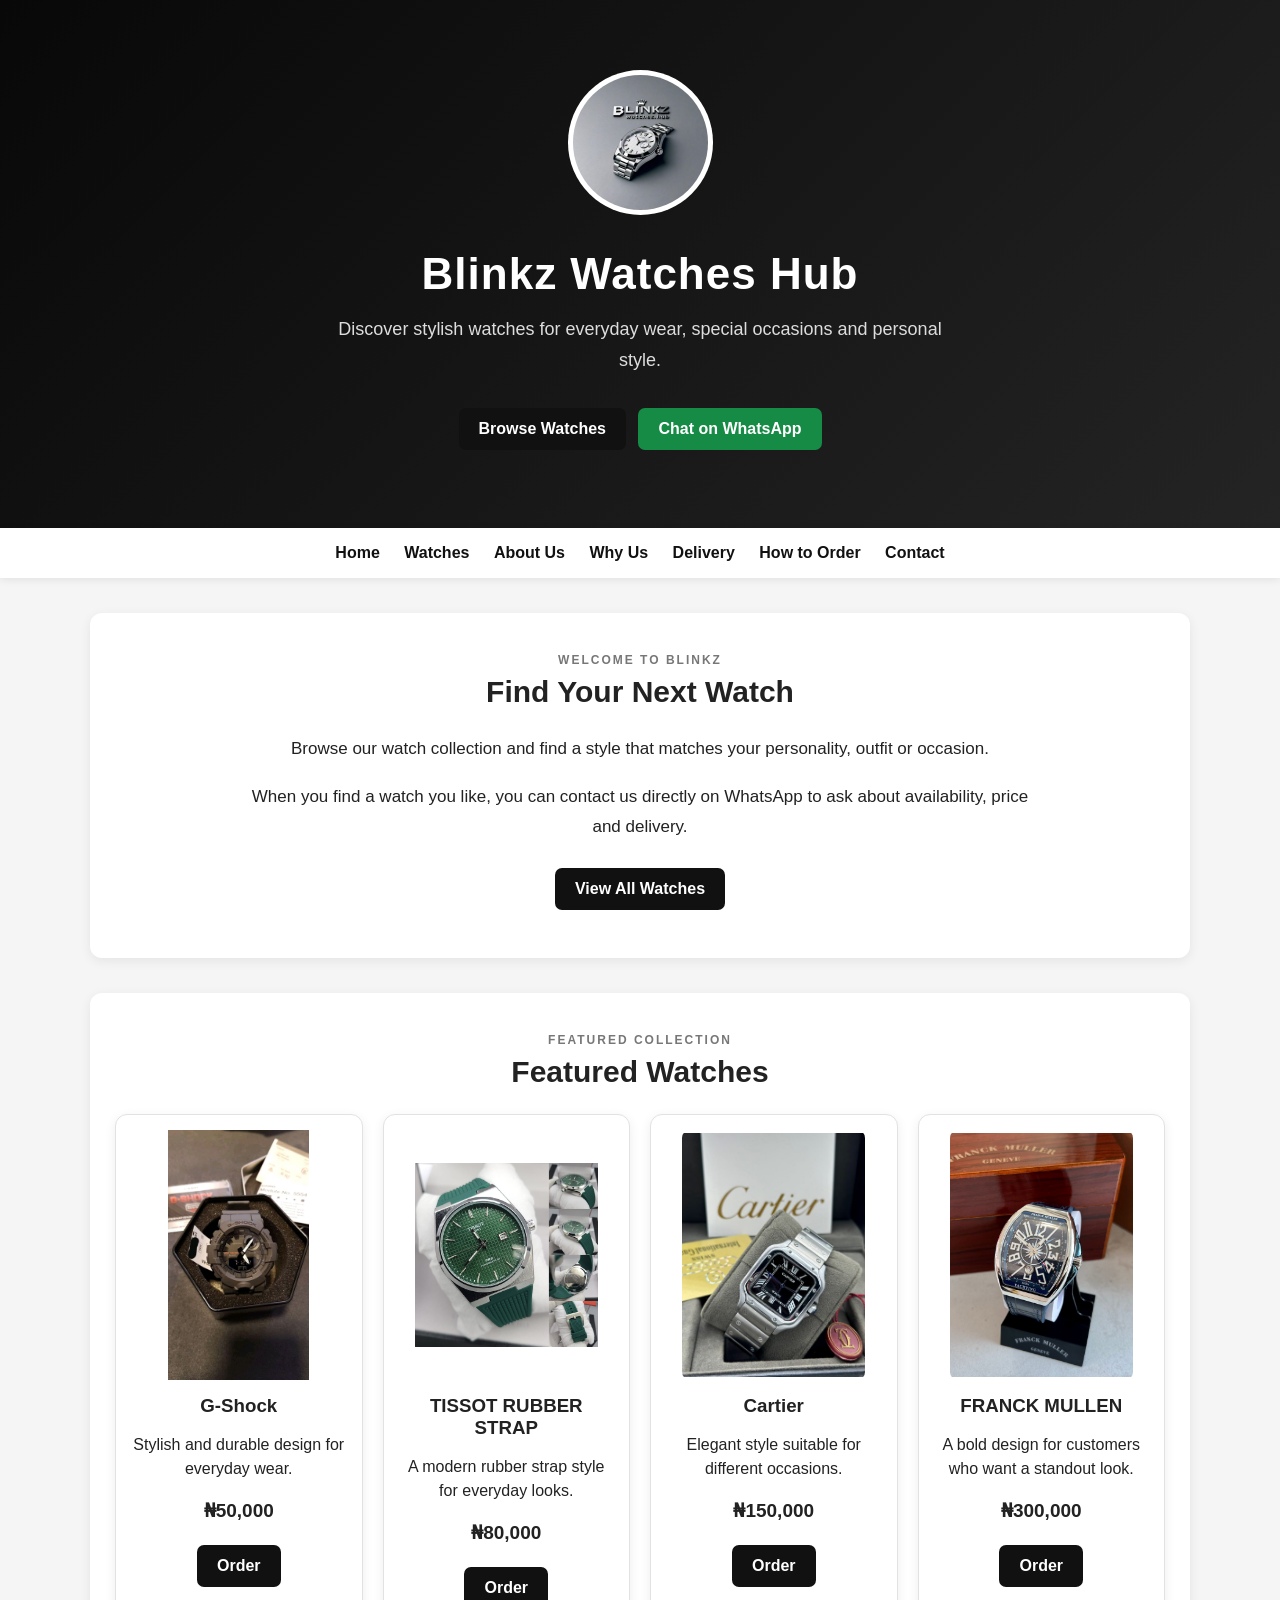
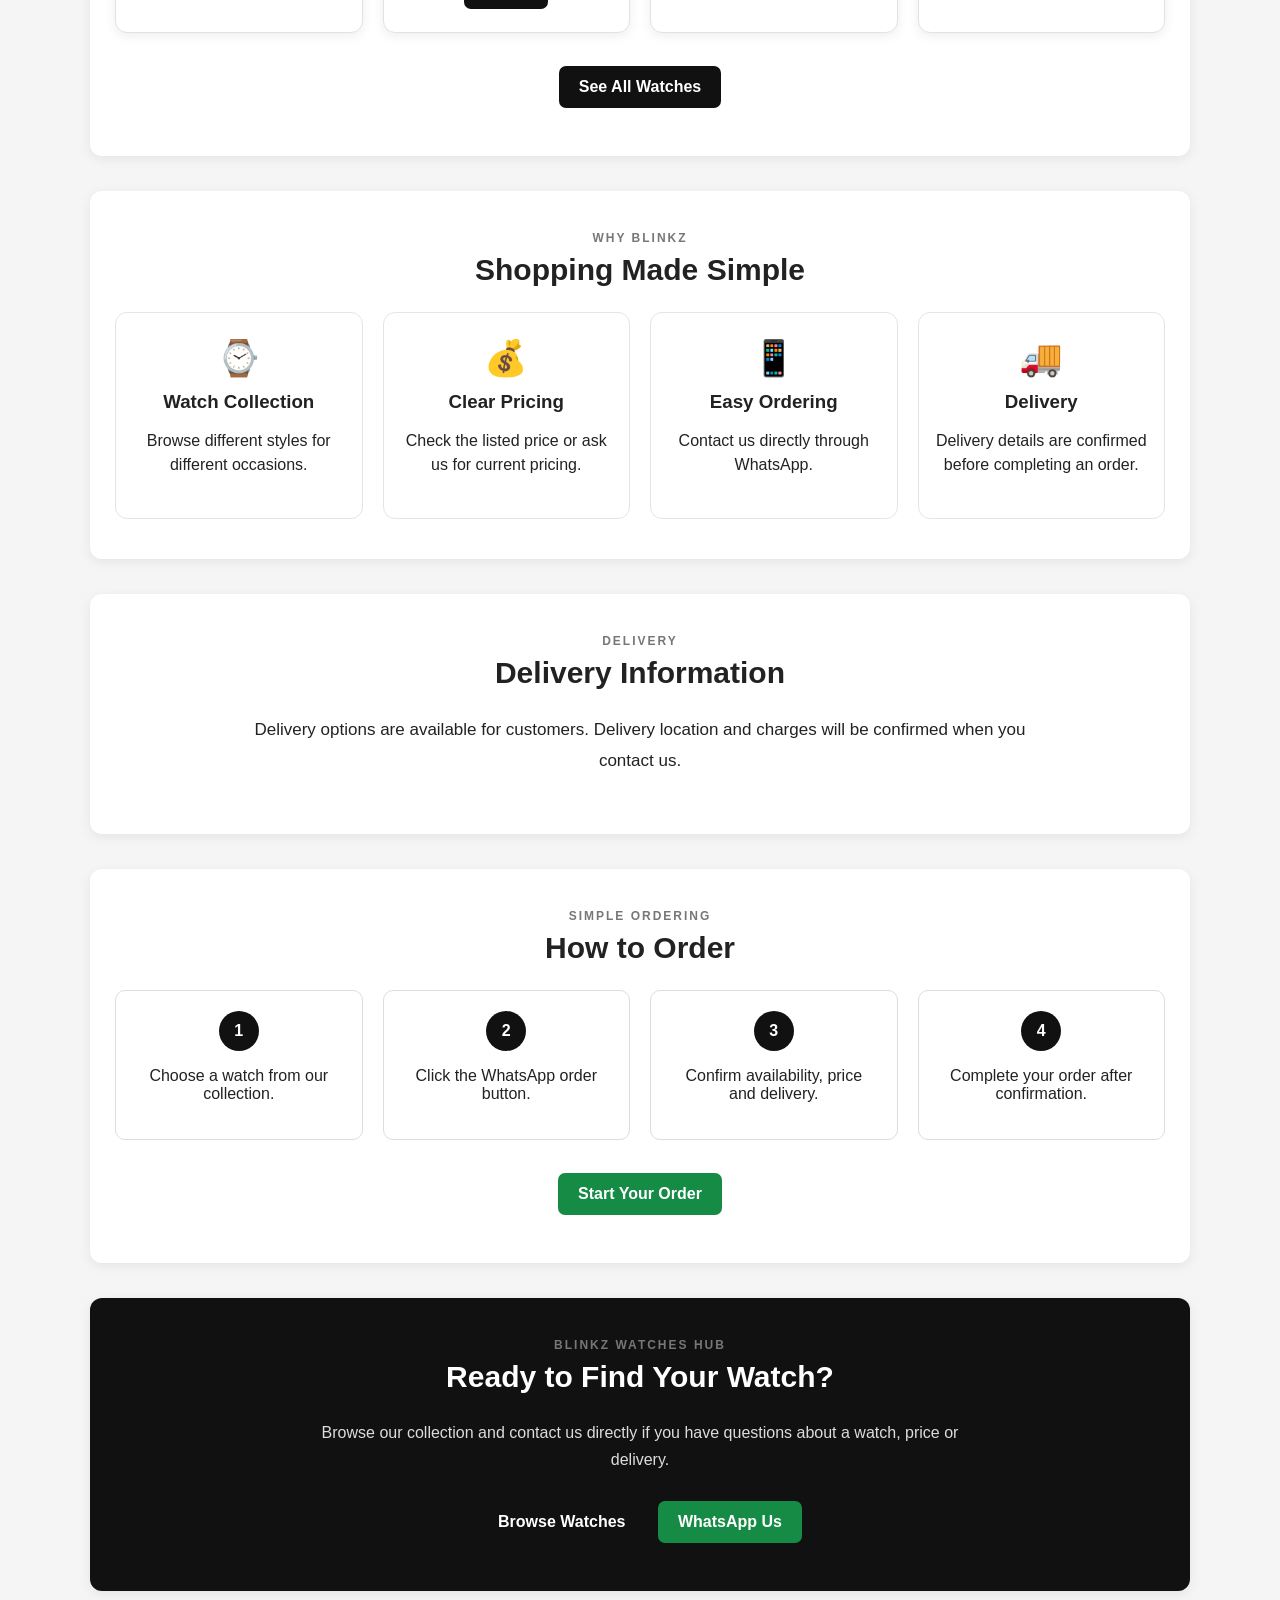
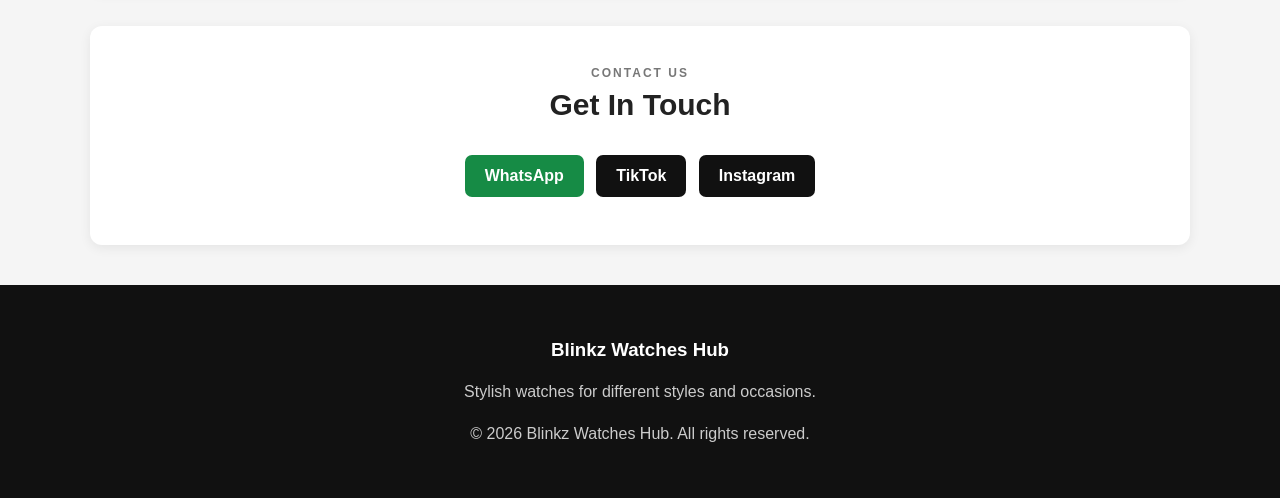
==== commit 413e5880: "Revise featured watch image styles and media queries Updated styles for featured watch images and ad" ====
--- a/index.html
+++ b/index.html
@@ -87,11 +87,11 @@
             box-shadow: 0 8px 20px rgba(0, 0, 0, 0.12);
         }
 
-        /* SMALL WATCH IMAGES */
+        /* FEATURED WATCH IMAGE */
 
         .featured-card img {
-            width: 60%;
-            height: 160px;
+            width: 85%;
+            height: 250px;
             object-fit: contain;
             display: block;
             margin: 0 auto;
@@ -158,7 +158,7 @@
             color: #ddd;
         }
 
-        /* MOBILE */
+        /* TABLET */
 
         @media (max-width: 900px) {
 
@@ -171,6 +171,8 @@
             }
 
         }
+
+        /* PHONE */
 
         @media (max-width: 600px) {
 
@@ -195,14 +197,22 @@
                 grid-template-columns: 1fr;
             }
 
-            /* SMALLER WATCH ON PHONE */
+            /* BIGGER WATCH IMAGE ON PHONE */
 
             .featured-card img {
-                width: 55%;
-                height: 145px;
+                width: 85%;
+                height: 250px;
                 object-fit: contain;
                 display: block;
                 margin: 0 auto;
+            }
+
+            .featured-card h3 {
+                font-size: 23px;
+            }
+
+            .featured-price {
+                font-size: 21px;
             }
 
             .benefits {
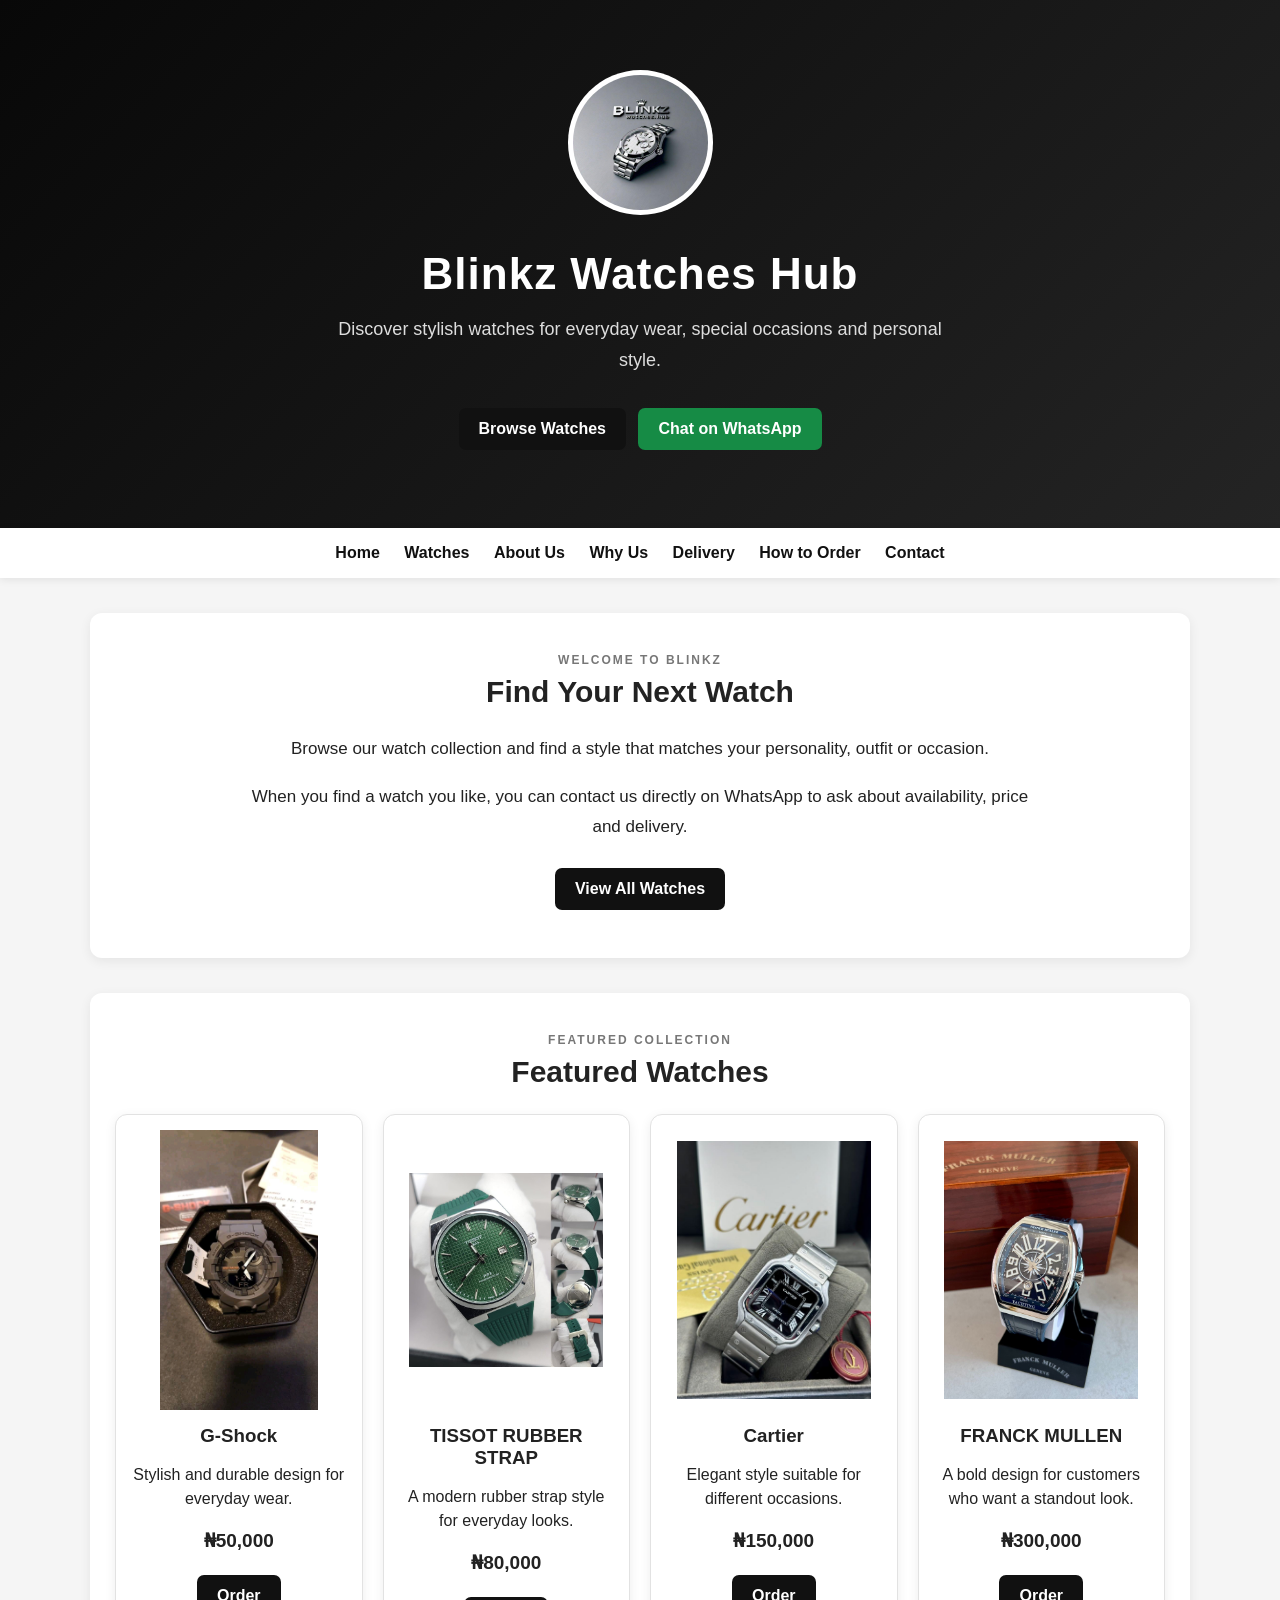
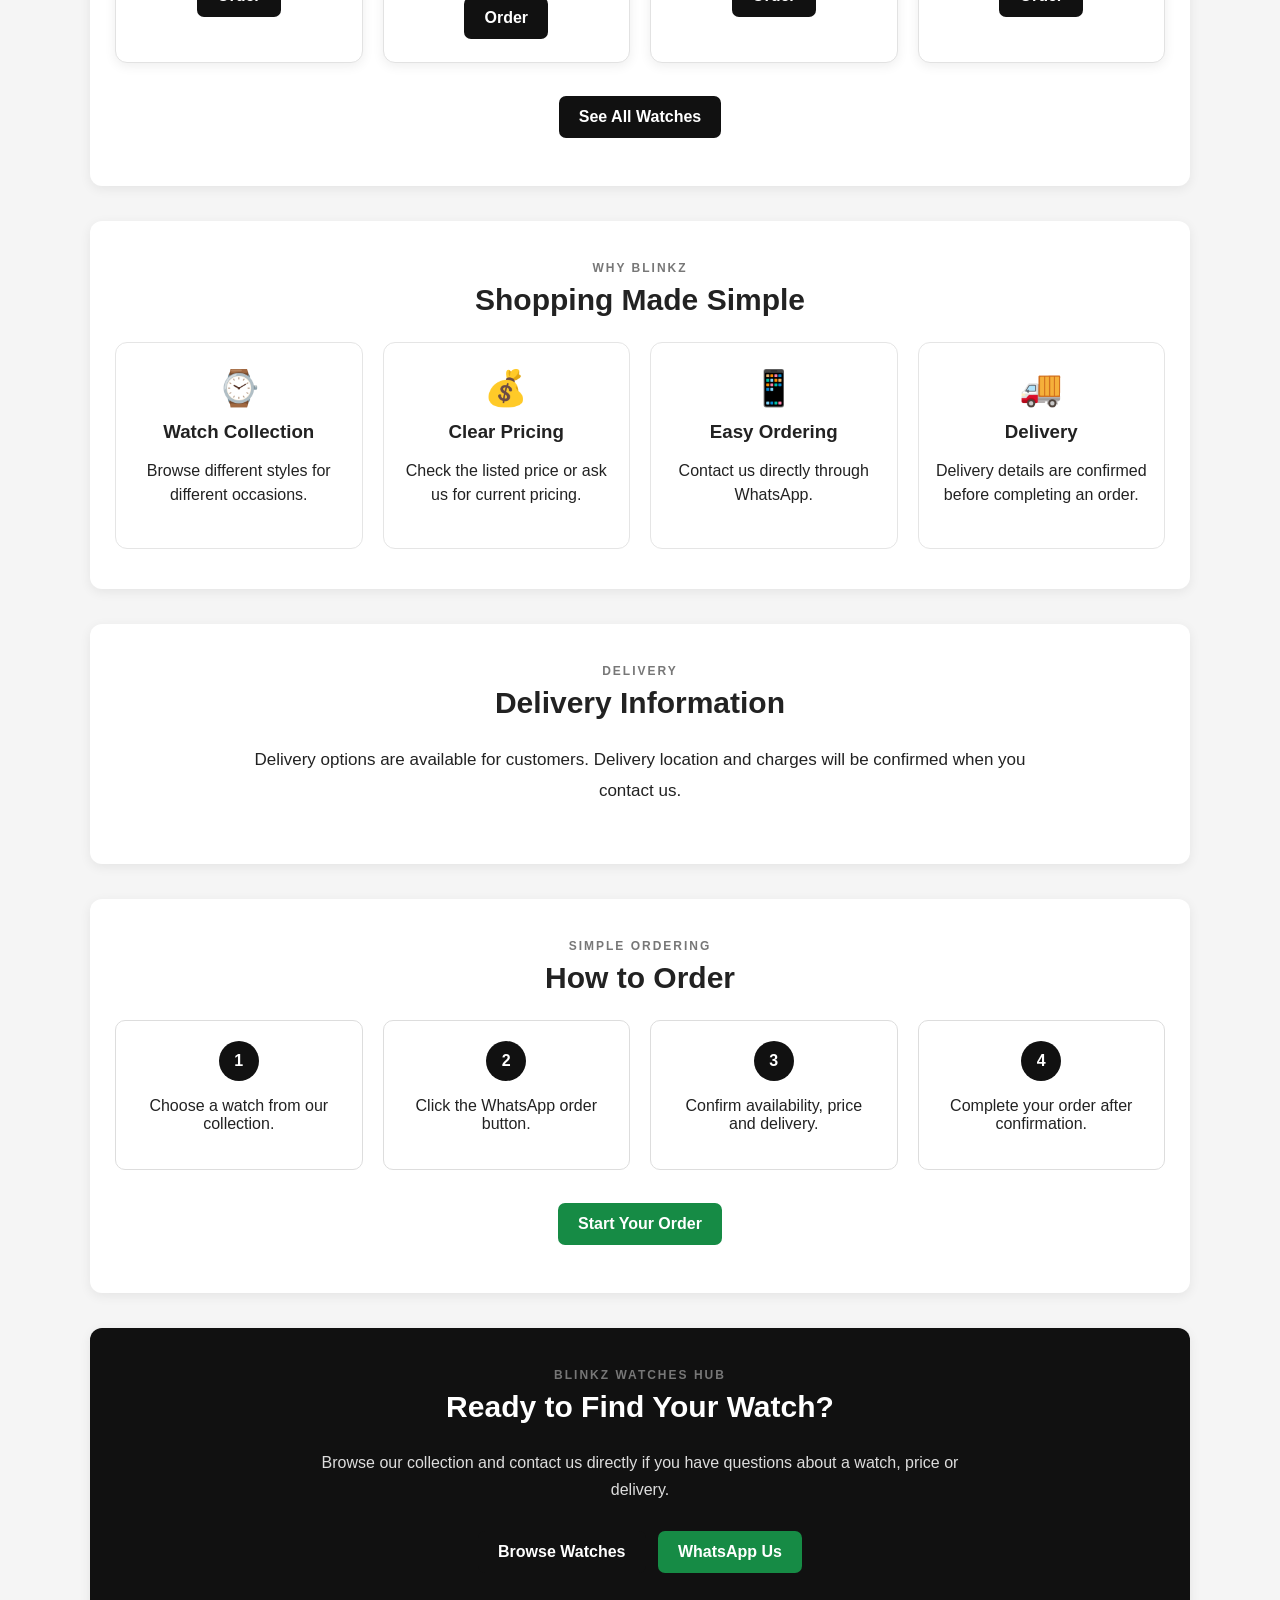
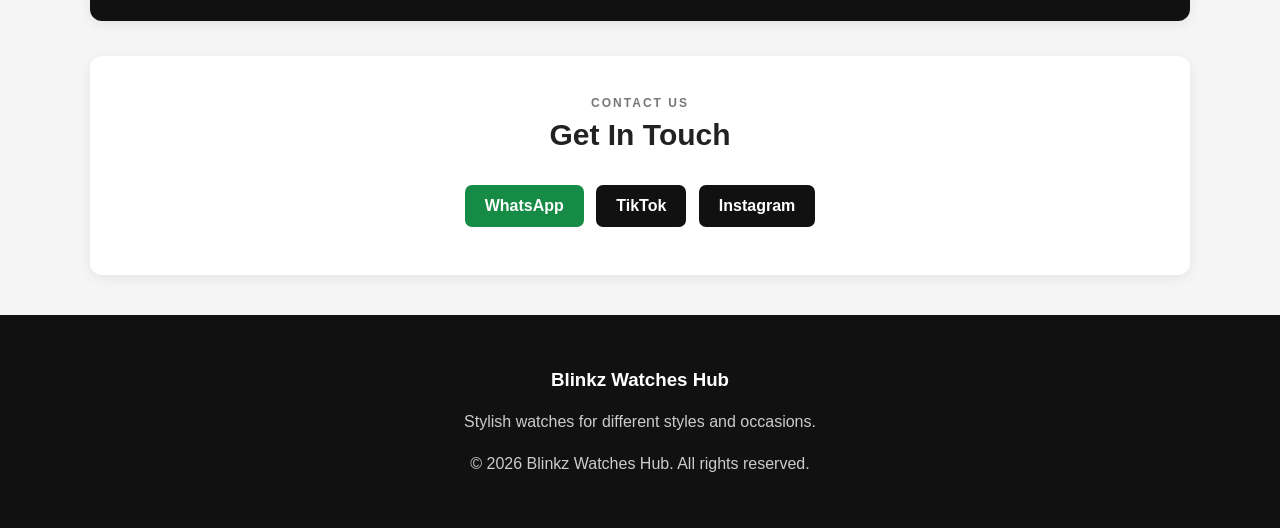
==== commit 777ac490: "Adjust featured watch image dimensions in CSS" ====
--- a/index.html
+++ b/index.html
@@ -90,8 +90,8 @@
         /* FEATURED WATCH IMAGE */
 
         .featured-card img {
-            width: 85%;
-            height: 250px;
+            width: 90%;
+            height: 280px;
             object-fit: contain;
             display: block;
             margin: 0 auto;
@@ -197,11 +197,11 @@
                 grid-template-columns: 1fr;
             }
 
-            /* BIGGER WATCH IMAGE ON PHONE */
+            /* FEATURED WATCH IMAGE ON PHONE */
 
             .featured-card img {
                 width: 85%;
-                height: 250px;
+                height: 230px;
                 object-fit: contain;
                 display: block;
                 margin: 0 auto;
